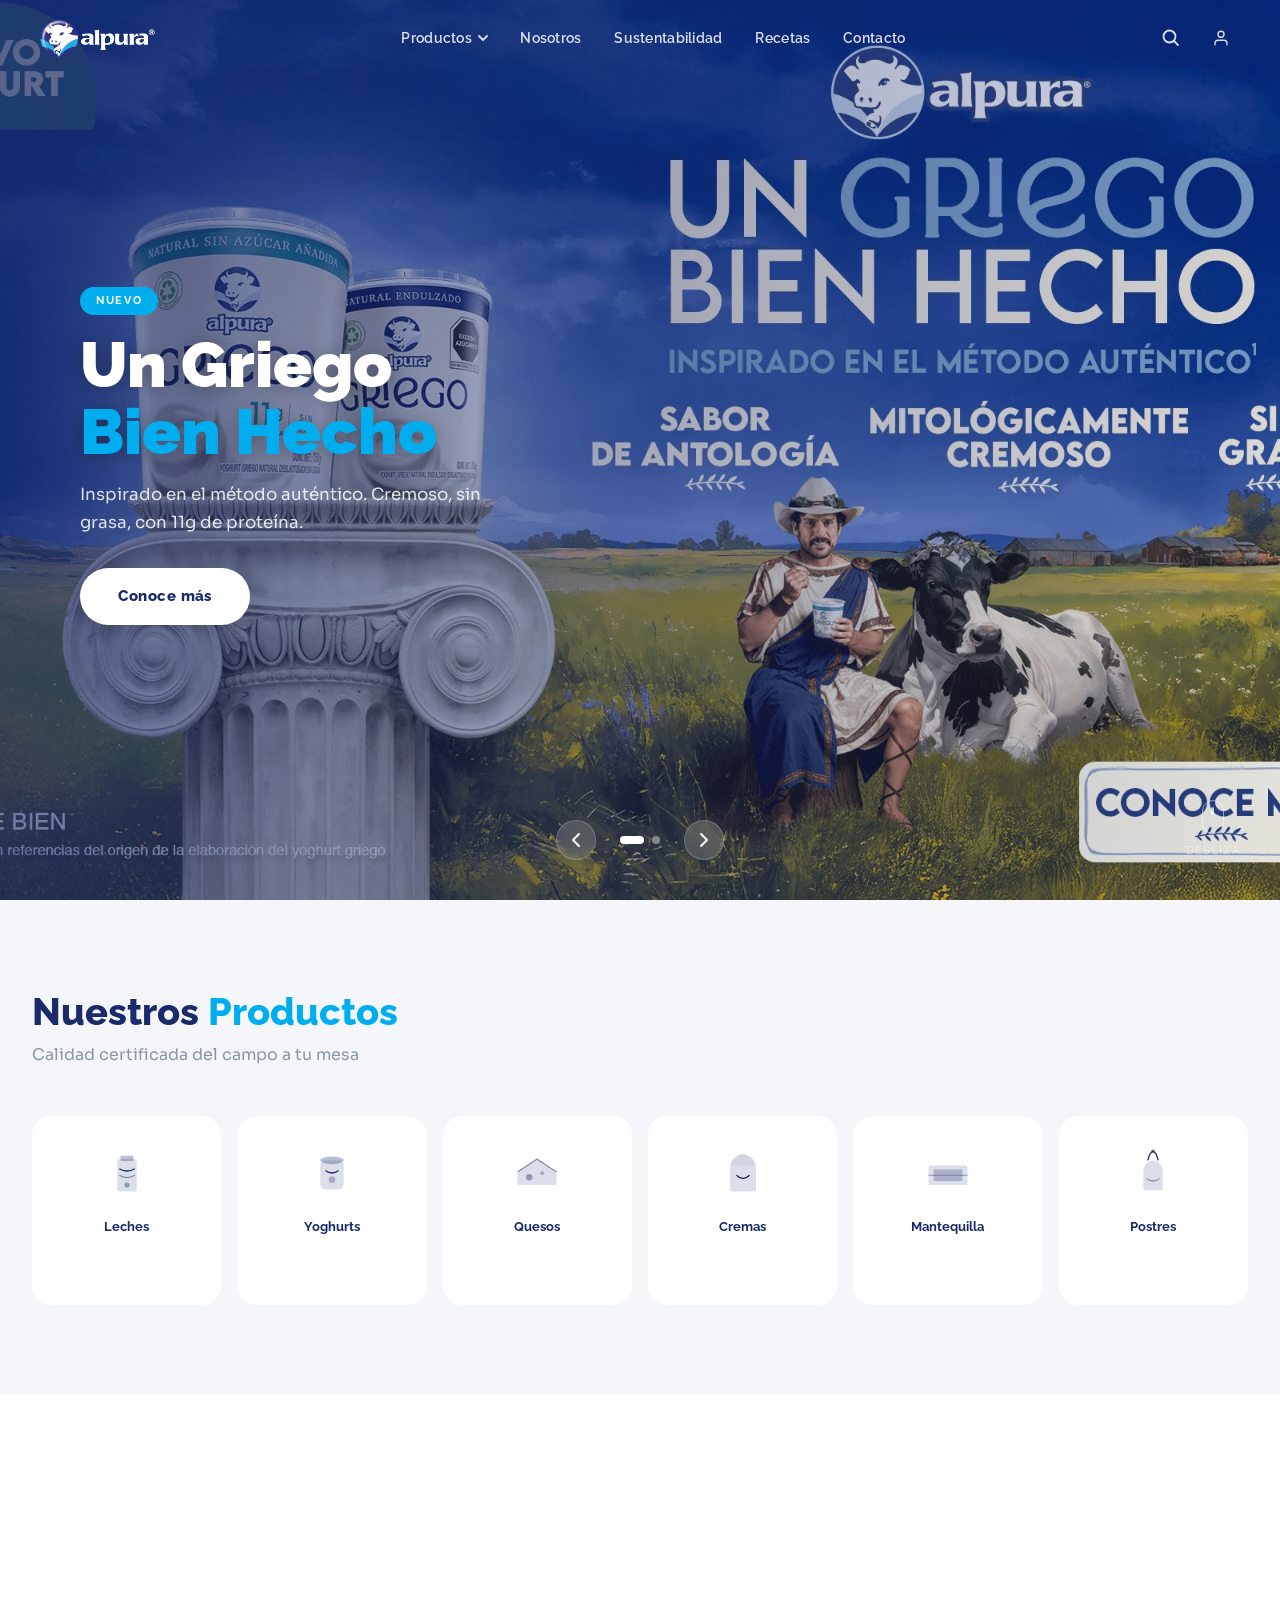
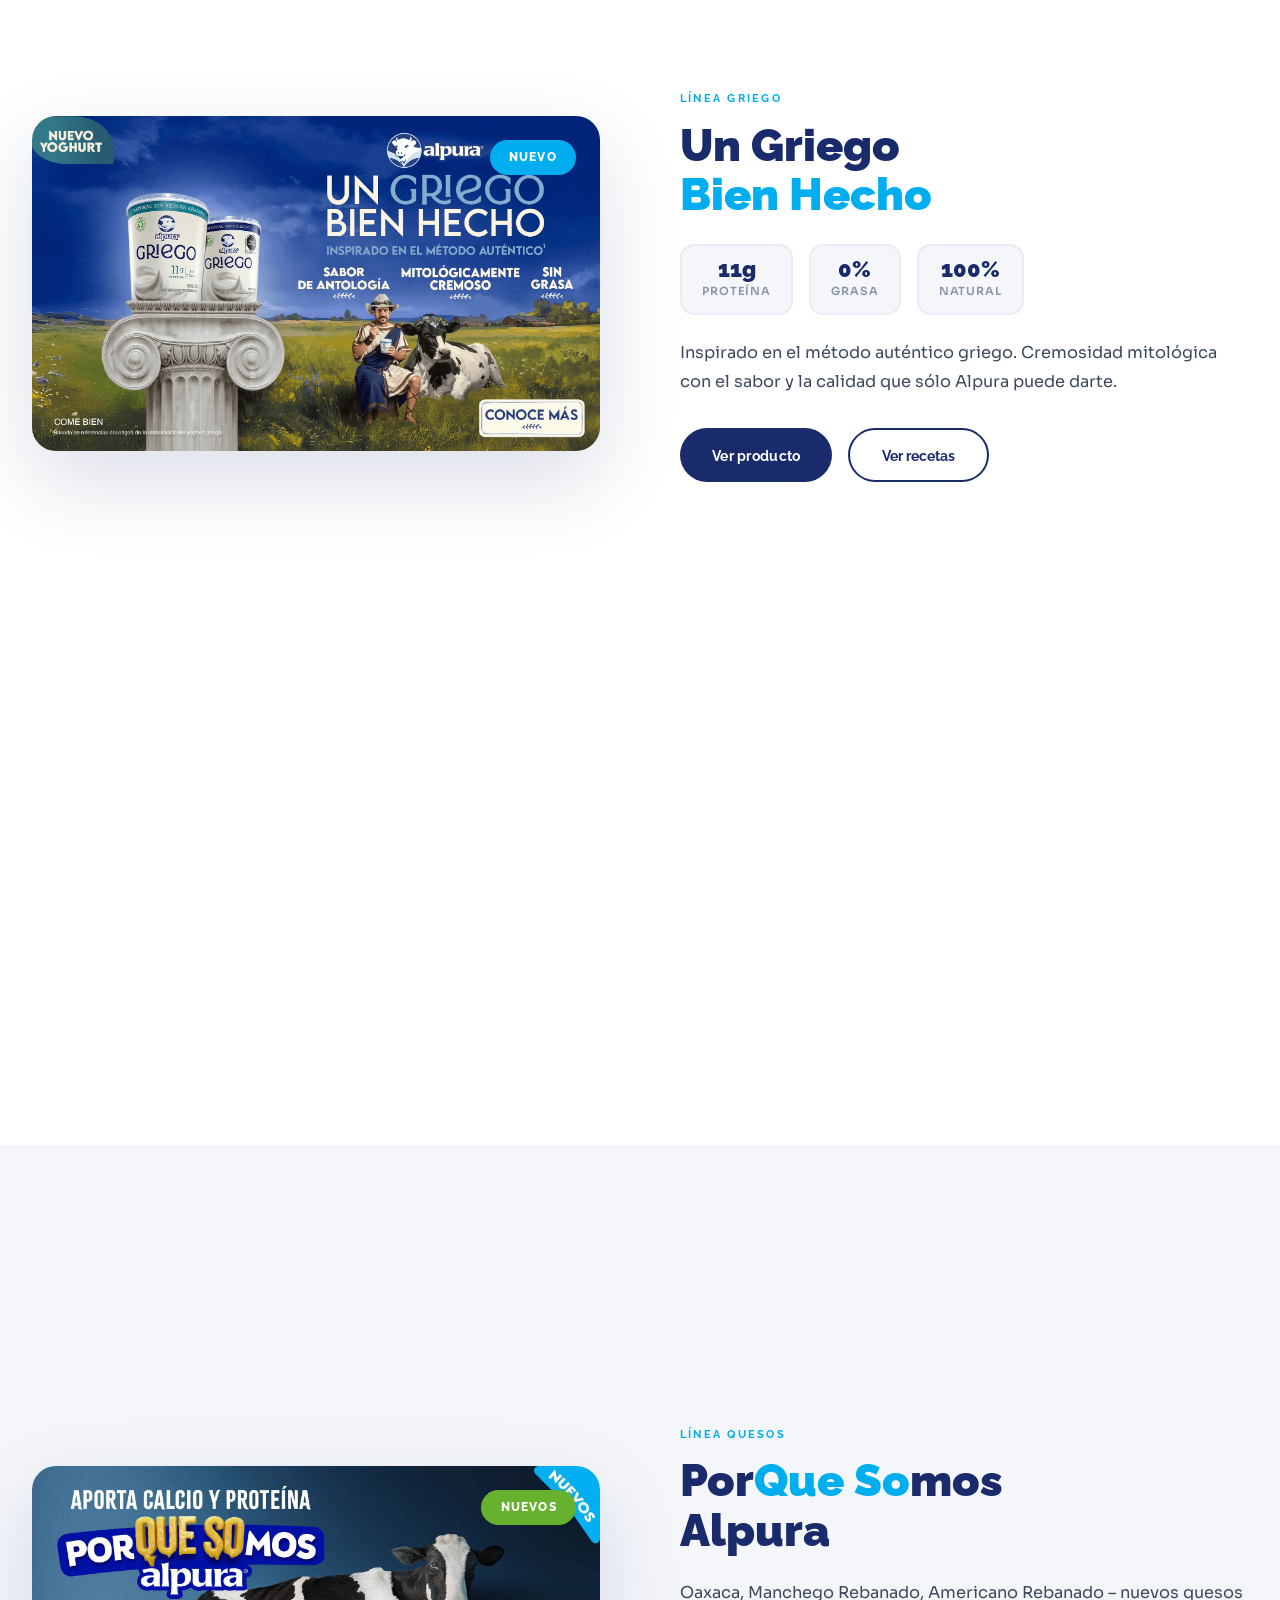
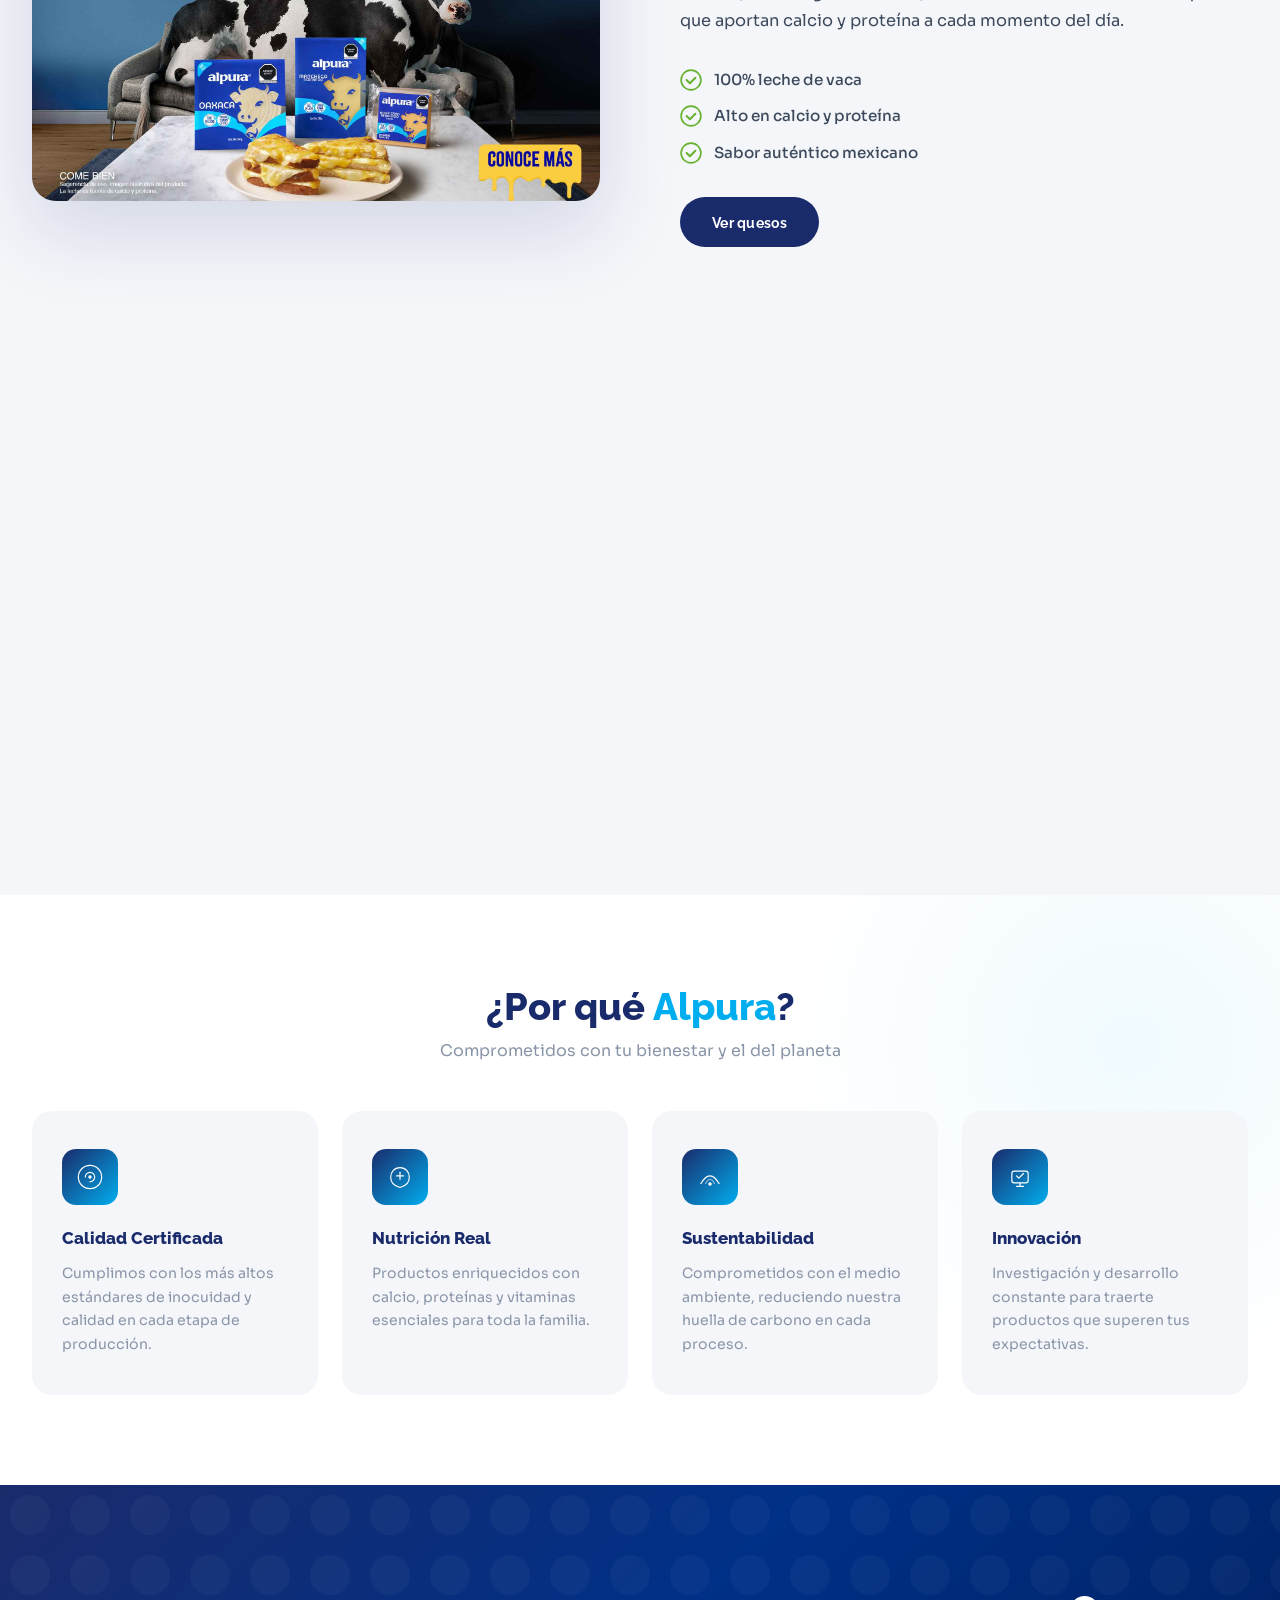
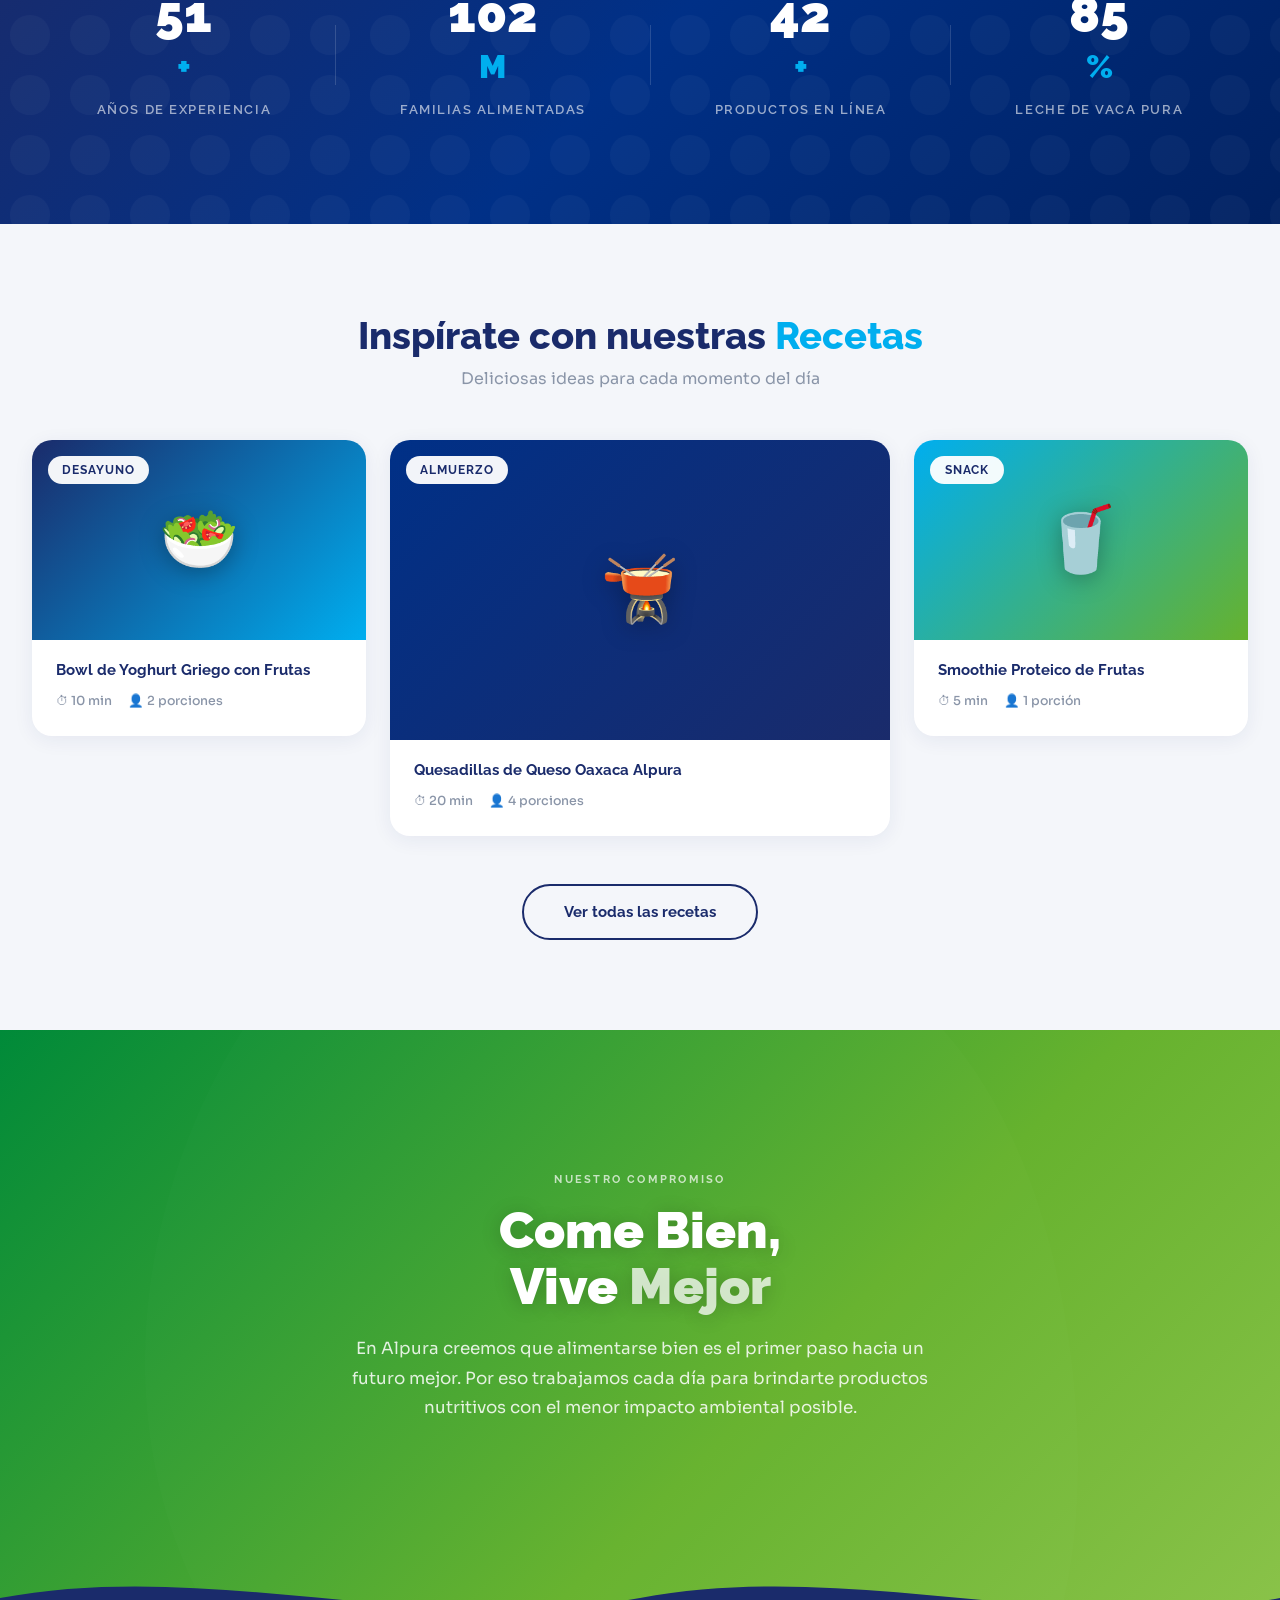
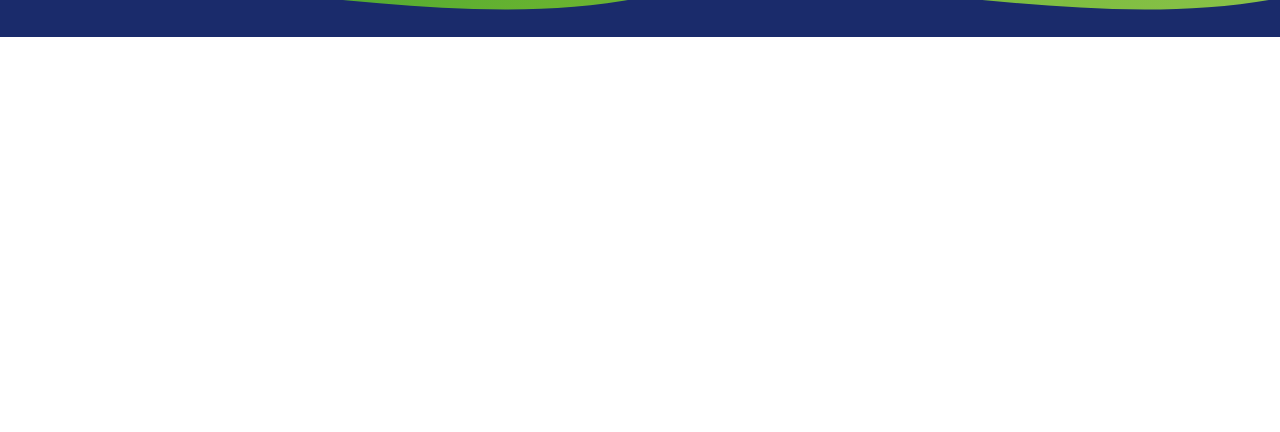
==== www/index.html @ eef7d4d6 "Archivo Base 02/07/2026" ====
<!DOCTYPE html>
<html lang="es">
<head>
    <meta charset="utf-8">
    <meta name="viewport" content="width=device-width, initial-scale=1.0, minimum-scale=1.0">
    <meta name="description" content="Alpura – Productos lácteos de la más alta calidad. Leches, yoghurts, quesos y más, directo del campo a tu mesa.">
    <meta name="author" content="Alpura">
    <meta name="theme-color" content="#1A2B6B">

    <meta property="og:title" content="Alpura – Come Bien">
    <meta property="og:description" content="Productos lácteos de la más alta calidad. Leches, yoghurts, quesos y más.">
    <meta property="og:type" content="website">

    <title>Alpura – Come Bien</title>
    <link rel="shortcut icon" href="img/alpuralogo.ico">
    <!-- Google Fonts: Raleway + Sora (mismo stack que Conaprole) -->
    <link rel="preconnect" href="https://fonts.googleapis.com">
    <link rel="preconnect" href="https://fonts.gstatic.com" crossorigin>
    <link href="https://fonts.googleapis.com/css2?family=Raleway:wght@400;500;600;700;800;900&family=Sora:wght@300;400;500;600;700;800&display=swap" rel="stylesheet">
    <link rel="stylesheet" href="css/index.css">
    <link rel="stylesheet" href="https://cdnjs.cloudflare.com/ajax/libs/cropperjs/1.6.1/cropper.min.css">
</head>
<body>

<!-- ===================== LOADER ===================== -->
<div id="page-loader" class="page-loader">
    <div class="loader-inner">
        <img src="img/alpura-logo.png" alt="Alpura" class="loader-logo">
        <div class="loader-bar"><div class="loader-fill"></div></div>
    </div>
</div>

<!-- ===================== NAVIGATION ===================== -->
<nav class="navbar" id="navbar">
    <div class="nav-container">
        <!-- Logo -->
        <a href="#home" class="nav-logo" id="nav-logo-link">
            <img src="img/alpura-logo.png" alt="Alpura" id="nav-logo-img">
        </a>

        <!-- Desktop Menu -->
        <ul class="nav-links" id="nav-links">
            <li class="nav-item has-dropdown">
                <a href="#productos" class="nav-link">
                    Productos
                    <svg class="chevron" width="10" height="6" viewBox="0 0 10 6"><path d="M1 1l4 4 4-4" stroke="currentColor" stroke-width="1.8" fill="none" stroke-linecap="round"/></svg>
                </a>
                <div class="mega-menu">
                    <div class="mega-menu-grid">
                        <a href="#leches" class="mega-item" data-category="leches">
                            <div class="mega-icon">🥛</div>
                            <span>Leches</span>
                        </a>
                        <a href="#yoghurt" class="mega-item" data-category="yoghurt">
                            <div class="mega-icon">🫙</div>
                            <span>Yoghurts</span>
                        </a>
                        <a href="#quesos" class="mega-item" data-category="quesos">
                            <div class="mega-icon">🧀</div>
                            <span>Quesos</span>
                        </a>
                        <a href="#cremas" class="mega-item" data-category="cremas">
                            <div class="mega-icon">🍦</div>
                            <span>Cremas</span>
                        </a>
                        <a href="#mantequilla" class="mega-item" data-category="mantequilla">
                            <div class="mega-icon">🧈</div>
                            <span>Mantequilla</span>
                        </a>
                        <a href="#postres" class="mega-item" data-category="postres">
                            <div class="mega-icon">🍮</div>
                            <span>Postres</span>
                        </a>
                    </div>
                </div>
            </li>
            <li class="nav-item">
                <a href="#nosotros" class="nav-link">Nosotros</a>
            </li>
            <li class="nav-item">
                <a href="#sustentabilidad" class="nav-link">Sustentabilidad</a>
            </li>
            <li class="nav-item">
                <a href="#recetas" class="nav-link">Recetas</a>
            </li>
            <li class="nav-item">
                <a href="#contacto" class="nav-link">Contacto</a>
            </li>
        </ul>

        <!-- Right actions -->
        <div class="nav-actions">
            <button class="btn-search" id="btn-search" aria-label="Buscar">
                <svg width="18" height="18" viewBox="0 0 18 18" fill="none">
                    <circle cx="7.5" cy="7.5" r="6" stroke="currentColor" stroke-width="1.8"/>
                    <path d="M12 12l4 4" stroke="currentColor" stroke-width="1.8" stroke-linecap="round"/>
                </svg>
            </button>
            <button class="btn-user" id="btn-user" aria-label="Usuario">
                <svg width="18" height="18" viewBox="0 0 24 24" fill="none" stroke="currentColor" stroke-width="1.8" stroke-linecap="round" stroke-linejoin="round">
                    <path d="M20 21v-2a4 4 0 0 0-4-4H8a4 4 0 0 0-4 4v2"></path>
                    <circle cx="12" cy="7" r="4"></circle>
                </svg>
            </button>
            <!-- Mobile hamburger -->
            <button class="hamburger" id="hamburger" aria-label="Menú">
                <span></span><span></span><span></span>
            </button>
        </div>
    </div>

    <!-- Search bar -->
    <div class="search-bar" id="search-bar">
        <div class="search-inner">
            <input type="text" placeholder="¿Qué producto buscas?" id="search-input" class="search-input">
            <button class="search-close" id="search-close">✕</button>
        </div>
    </div>
</nav>

<!-- Mobile Menu -->
<div class="mobile-menu" id="mobile-menu">
    <div class="mobile-menu-inner">
        <a href="#productos" class="mobile-link">Productos</a>
        <a href="#nosotros" class="mobile-link">Nosotros</a>
        <a href="#sustentabilidad" class="mobile-link">Sustentabilidad</a>
        <a href="#recetas" class="mobile-link">Recetas</a>
        <a href="#contacto" class="mobile-link">Contacto</a>
        
    </div>
</div>

<!-- ===================== HERO SLIDER ===================== -->
<main class="main-content">
<section class="hero" id="home">
    <div class="hero-slider" id="hero-slider">

        <!-- Slide 1: Yoghurt Griego -->
        <div class="hero-slide active" id="slide-1">
            <div class="slide-bg" style="background-image: url('img/Alpura-Griego-Web-Banner-Home.webp');"></div>
            <div class="slide-overlay"></div>
            <div class="slide-content">
                <span class="slide-tag animate-in">Nuevo</span>
                <h1 class="slide-title animate-in delay-1">Un Griego<br><em>Bien Hecho</em></h1>
                <p class="slide-desc animate-in delay-2">Inspirado en el método auténtico. Cremoso, sin grasa, con 11g de proteína.</p>
                <a href="#yoghurt" class="btn-hero animate-in delay-3">Conoce más</a>
            </div>
        </div>

        <!-- Slide 2: Quesos -->
        <div class="hero-slide" id="slide-2">
            <div class="slide-bg" style="background-image: url('img/01-HomePage_Quesos_MG_CTA_11zon.jpg');"></div>
            <div class="slide-overlay"></div>
            <div class="slide-content">
                <span class="slide-tag animate-in">Nuevos</span>
                <h1 class="slide-title animate-in delay-1">PorQUE<em>SO</em>mos<br>Alpura</h1>
                <p class="slide-desc animate-in delay-2">Aporta calcio y proteína en cada porción. Descubre nuestra línea de quesos.</p>
                <a href="#quesos" class="btn-hero animate-in delay-3">Descubrir</a>
            </div>
        </div>

    </div>

    <!-- Slider controls -->
    <div class="slider-controls">
        <button class="slider-btn prev" id="slider-prev" aria-label="Anterior">
            <svg width="20" height="20" viewBox="0 0 20 20" fill="none">
                <path d="M13 4l-6 6 6 6" stroke="white" stroke-width="2" stroke-linecap="round" stroke-linejoin="round"/>
            </svg>
        </button>
        <div class="slider-dots" id="slider-dots">
            <button class="dot active" data-index="0"></button>
            <button class="dot" data-index="1"></button>
        </div>
        <button class="slider-btn next" id="slider-next" aria-label="Siguiente">
            <svg width="20" height="20" viewBox="0 0 20 20" fill="none">
                <path d="M7 4l6 6-6 6" stroke="white" stroke-width="2" stroke-linecap="round" stroke-linejoin="round"/>
            </svg>
        </button>
    </div>

    <!-- Scroll indicator -->
    <div class="scroll-hint">
        <div class="scroll-mouse">
            <div class="scroll-wheel"></div>
        </div>
        <span>Desliza</span>
    </div>
</section>

<!-- ===================== CATEGORIES STRIP ===================== -->
<section class="categories-strip" id="productos">
    <div class="container">
        <div class="section-header">
            <h2 class="section-title">Nuestros <span class="accent">Productos</span></h2>
            <p class="section-subtitle">Calidad certificada del campo a tu mesa</p>
        </div>
        <div class="categories-grid">
            <a href="#leches" class="cat-card" id="cat-leches">
                <div class="cat-icon-wrap">
                    <svg class="cat-icon" viewBox="0 0 60 80" fill="none">
                        <rect x="15" y="20" width="30" height="50" rx="4" fill="currentColor" opacity="0.15"/>
                        <rect x="20" y="15" width="20" height="8" rx="2" fill="currentColor" opacity="0.3"/>
                        <path d="M18 35 Q30 42 42 35" stroke="currentColor" stroke-width="2" fill="none"/>
                        <path d="M18 45 Q30 52 42 45" stroke="currentColor" stroke-width="1.5" fill="none" opacity="0.6"/>
                        <circle cx="30" cy="60" r="4" fill="currentColor" opacity="0.4"/>
                    </svg>
                </div>
                <span class="cat-name">Leches</span>
                <div class="cat-arrow">→</div>
            </a>
            <a href="#yoghurt" class="cat-card" id="cat-yoghurt">
                <div class="cat-icon-wrap">
                    <svg class="cat-icon" viewBox="0 0 60 80" fill="none">
                        <rect x="12" y="22" width="36" height="45" rx="8" fill="currentColor" opacity="0.15"/>
                        <ellipse cx="30" cy="22" rx="18" ry="6" fill="currentColor" opacity="0.3"/>
                        <path d="M20 38 Q30 45 40 38" stroke="currentColor" stroke-width="2" fill="none"/>
                        <circle cx="30" cy="52" r="5" fill="currentColor" opacity="0.3"/>
                    </svg>
                </div>
                <span class="cat-name">Yoghurts</span>
                <div class="cat-arrow">→</div>
            </a>
            <a href="#quesos" class="cat-card" id="cat-quesos">
                <div class="cat-icon-wrap">
                    <svg class="cat-icon" viewBox="0 0 80 60" fill="none">
                        <path d="M10 50 L10 30 L40 10 L70 30 L70 50 Z" fill="currentColor" opacity="0.15"/>
                        <path d="M10 30 L40 10 L70 30" stroke="currentColor" stroke-width="2" fill="none" opacity="0.5"/>
                        <circle cx="28" cy="38" r="5" fill="currentColor" opacity="0.4"/>
                        <circle cx="48" cy="32" r="3" fill="currentColor" opacity="0.3"/>
                    </svg>
                </div>
                <span class="cat-name">Quesos</span>
                <div class="cat-arrow">→</div>
            </a>
            <a href="#cremas" class="cat-card" id="cat-cremas">
                <div class="cat-icon-wrap">
                    <svg class="cat-icon" viewBox="0 0 60 80" fill="none">
                        <rect x="10" y="30" width="40" height="40" rx="4" fill="currentColor" opacity="0.15"/>
                        <path d="M10 30 Q15 15 30 12 Q45 15 50 30" fill="currentColor" opacity="0.2"/>
                        <path d="M20 45 Q30 55 40 45" stroke="currentColor" stroke-width="2" fill="none"/>
                    </svg>
                </div>
                <span class="cat-name">Cremas</span>
                <div class="cat-arrow">→</div>
            </a>
            <a href="#mantequilla" class="cat-card" id="cat-mantequilla">
                <div class="cat-icon-wrap">
                    <svg class="cat-icon" viewBox="0 0 80 60" fill="none">
                        <rect x="10" y="20" width="60" height="30" rx="4" fill="currentColor" opacity="0.15"/>
                        <rect x="18" y="26" width="44" height="18" rx="2" fill="currentColor" opacity="0.25"/>
                        <line x1="10" y1="35" x2="70" y2="35" stroke="currentColor" stroke-width="1.5" opacity="0.4"/>
                    </svg>
                </div>
                <span class="cat-name">Mantequilla</span>
                <div class="cat-arrow">→</div>
            </a>
            <a href="#postres" class="cat-card" id="cat-postres">
                <div class="cat-icon-wrap">
                    <svg class="cat-icon" viewBox="0 0 60 80" fill="none">
                        <path d="M15 40 Q15 25 30 22 Q45 25 45 40 L45 65 Q45 68 42 68 L18 68 Q15 68 15 65 Z" fill="currentColor" opacity="0.15"/>
                        <path d="M22 22 Q25 10 30 8 Q35 10 38 22" stroke="currentColor" stroke-width="2" fill="none"/>
                        <circle cx="30" cy="8" r="3" fill="currentColor" opacity="0.5"/>
                        <path d="M20 50 Q30 58 40 50" stroke="currentColor" stroke-width="1.5" fill="none" opacity="0.6"/>
                    </svg>
                </div>
                <span class="cat-name">Postres</span>
                <div class="cat-arrow">→</div>
            </a>
        </div>
    </div>
</section>

<!-- ===================== FEATURED PRODUCT ===================== -->
<section class="featured-section" id="yoghurt">
    <div class="container">
        <div class="featured-grid">
            <div class="featured-img-wrap">
                <img src="img/Alpura-Griego-Web-Banner-Home.webp" alt="Yoghurt Griego Alpura" class="featured-img" loading="lazy">
                <div class="featured-badge">Nuevo</div>
            </div>
            <div class="featured-content">
                <span class="eyebrow">Línea Griego</span>
                <h2 class="featured-title">Un Griego<br><em>Bien Hecho</em></h2>
                <div class="featured-attrs">
                    <div class="attr-pill">
                        <strong>11g</strong>
                        <span>Proteína</span>
                    </div>
                    <div class="attr-pill">
                        <strong>0%</strong>
                        <span>Grasa</span>
                    </div>
                    <div class="attr-pill">
                        <strong>100%</strong>
                        <span>Natural</span>
                    </div>
                </div>
                <p class="featured-desc">Inspirado en el método auténtico griego. Cremosidad mitológica con el sabor y la calidad que sólo Alpura puede darte.</p>
                <div class="featured-ctas">
                    <a href="#" class="btn-primary">Ver producto</a>
                    <a href="#recetas" class="btn-ghost">Ver recetas</a>
                </div>
            </div>
        </div>
    </div>
</section>

<!-- ===================== SECOND FEATURED (Quesos) ===================== -->
<section class="featured-section alt" id="quesos">
    <div class="container">
        <div class="featured-grid reverse">
            <div class="featured-content">
                <span class="eyebrow">Línea Quesos</span>
                <h2 class="featured-title">Por<em>Que So</em>mos<br>Alpura</h2>
                <p class="featured-desc">Oaxaca, Manchego Rebanado, Americano Rebanado – nuevos quesos que aportan calcio y proteína a cada momento del día.</p>
                <ul class="feature-list">
                    <li>
                        <svg class="check-icon" viewBox="0 0 20 20" fill="none"><circle cx="10" cy="10" r="9" stroke="currentColor" stroke-width="1.5"/><path d="M6 10l3 3 5-5" stroke="currentColor" stroke-width="1.8" stroke-linecap="round" stroke-linejoin="round"/></svg>
                        100% leche de vaca
                    </li>
                    <li>
                        <svg class="check-icon" viewBox="0 0 20 20" fill="none"><circle cx="10" cy="10" r="9" stroke="currentColor" stroke-width="1.5"/><path d="M6 10l3 3 5-5" stroke="currentColor" stroke-width="1.8" stroke-linecap="round" stroke-linejoin="round"/></svg>
                        Alto en calcio y proteína
                    </li>
                    <li>
                        <svg class="check-icon" viewBox="0 0 20 20" fill="none"><circle cx="10" cy="10" r="9" stroke="currentColor" stroke-width="1.5"/><path d="M6 10l3 3 5-5" stroke="currentColor" stroke-width="1.8" stroke-linecap="round" stroke-linejoin="round"/></svg>
                        Sabor auténtico mexicano
                    </li>
                </ul>
                <div class="featured-ctas">
                    <a href="#" class="btn-primary">Ver quesos</a>
                </div>
            </div>
            <div class="featured-img-wrap">
                <img src="img/01-HomePage_Quesos_MG_CTA_11zon.jpg" alt="Quesos Alpura" class="featured-img" loading="lazy">
                <div class="featured-badge new">Nuevos</div>
            </div>
        </div>
    </div>
</section>

<!-- ===================== VALUES / PILLARS ===================== -->
<section class="values-section" id="nosotros">
    <div class="values-bg-shape"></div>
    <div class="container">
        <div class="section-header centered">
            <h2 class="section-title">¿Por qué <span class="accent">Alpura</span>?</h2>
            <p class="section-subtitle">Comprometidos con tu bienestar y el del planeta</p>
        </div>
        <div class="values-grid">
            <div class="value-card" id="val-1">
                <div class="value-icon-wrap">
                    <svg viewBox="0 0 48 48" fill="none" class="value-icon">
                        <circle cx="24" cy="24" r="20" stroke="currentColor" stroke-width="2"/>
                        <path d="M16 24c0-4.4 3.6-8 8-8s8 3.6 8 8-3.6 8-8 8" stroke="currentColor" stroke-width="2" stroke-linecap="round"/>
                        <circle cx="24" cy="24" r="3" fill="currentColor"/>
                    </svg>
                </div>
                <h3 class="value-title">Calidad Certificada</h3>
                <p class="value-text">Cumplimos con los más altos estándares de inocuidad y calidad en cada etapa de producción.</p>
            </div>
            <div class="value-card" id="val-2">
                <div class="value-icon-wrap">
                    <svg viewBox="0 0 48 48" fill="none" class="value-icon">
                        <path d="M24 8 C14 8 8 16 8 24 C8 35 16 40 24 42 C32 40 40 35 40 24 C40 16 34 8 24 8Z" stroke="currentColor" stroke-width="2"/>
                        <path d="M24 16 L24 28" stroke="currentColor" stroke-width="2" stroke-linecap="round"/>
                        <path d="M18 22 L30 22" stroke="currentColor" stroke-width="2" stroke-linecap="round"/>
                    </svg>
                </div>
                <h3 class="value-title">Nutrición Real</h3>
                <p class="value-text">Productos enriquecidos con calcio, proteínas y vitaminas esenciales para toda la familia.</p>
            </div>
            <div class="value-card" id="val-3">
                <div class="value-icon-wrap">
                    <svg viewBox="0 0 48 48" fill="none" class="value-icon">
                        <path d="M8 36 Q24 8 40 36" stroke="currentColor" stroke-width="2" fill="none"/>
                        <path d="M16 36 Q24 20 32 36" stroke="currentColor" stroke-width="2" fill="none" opacity="0.5"/>
                        <circle cx="24" cy="36" r="3" fill="currentColor"/>
                    </svg>
                </div>
                <h3 class="value-title">Sustentabilidad</h3>
                <p class="value-text">Comprometidos con el medio ambiente, reduciendo nuestra huella de carbono en cada proceso.</p>
            </div>
            <div class="value-card" id="val-4">
                <div class="value-icon-wrap">
                    <svg viewBox="0 0 48 48" fill="none" class="value-icon">
                        <rect x="10" y="14" width="28" height="20" rx="4" stroke="currentColor" stroke-width="2"/>
                        <path d="M18 22 L22 26 L30 18" stroke="currentColor" stroke-width="2" stroke-linecap="round" stroke-linejoin="round"/>
                        <path d="M24 34 L24 40" stroke="currentColor" stroke-width="2" stroke-linecap="round"/>
                        <path d="M18 40 L30 40" stroke="currentColor" stroke-width="2" stroke-linecap="round"/>
                    </svg>
                </div>
                <h3 class="value-title">Innovación</h3>
                <p class="value-text">Investigación y desarrollo constante para traerte productos que superen tus expectativas.</p>
            </div>
        </div>
    </div>
</section>

<!-- ===================== STATS BANNER ===================== -->
<section class="stats-section">
    <div class="container">
        <div class="stats-grid">
            <div class="stat-item">
                <span class="stat-num" data-target="60">0</span><span class="stat-suffix">+</span>
                <span class="stat-label">Años de experiencia</span>
            </div>
            <div class="stat-divider"></div>
            <div class="stat-item">
                <span class="stat-num" data-target="120">0</span><span class="stat-suffix">M</span>
                <span class="stat-label">Familias alimentadas</span>
            </div>
            <div class="stat-divider"></div>
            <div class="stat-item">
                <span class="stat-num" data-target="50">0</span><span class="stat-suffix">+</span>
                <span class="stat-label">Productos en línea</span>
            </div>
            <div class="stat-divider"></div>
            <div class="stat-item">
                <span class="stat-num" data-target="100">0</span><span class="stat-suffix">%</span>
                <span class="stat-label">Leche de vaca pura</span>
            </div>
        </div>
    </div>
</section>

<!-- ===================== RECIPES TEASER ===================== -->
<section class="recipes-section" id="recetas">
    <div class="container">
        <div class="section-header centered">
            <h2 class="section-title">Inspírate con nuestras <span class="accent">Recetas</span></h2>
            <p class="section-subtitle">Deliciosas ideas para cada momento del día</p>
        </div>
        <div class="recipes-grid">
            <article class="recipe-card" id="recipe-1">
                <div class="recipe-img-wrap">
                    <div class="recipe-placeholder" style="background: linear-gradient(135deg, #1A2B6B 0%, #00AEEF 100%);">
                        <div class="recipe-emoji">🥗</div>
                    </div>
                    <span class="recipe-tag">Desayuno</span>
                </div>
                <div class="recipe-info">
                    <h3 class="recipe-title">Bowl de Yoghurt Griego con Frutas</h3>
                    <div class="recipe-meta">
                        <span>⏱ 10 min</span>
                        <span>👤 2 porciones</span>
                    </div>
                </div>
            </article>
            <article class="recipe-card large" id="recipe-2">
                <div class="recipe-img-wrap">
                    <div class="recipe-placeholder" style="background: linear-gradient(135deg, #003087 0%, #1A2B6B 100%);">
                        <div class="recipe-emoji">🫕</div>
                    </div>
                    <span class="recipe-tag">Almuerzo</span>
                </div>
                <div class="recipe-info">
                    <h3 class="recipe-title">Quesadillas de Queso Oaxaca Alpura</h3>
                    <div class="recipe-meta">
                        <span>⏱ 20 min</span>
                        <span>👤 4 porciones</span>
                    </div>
                </div>
            </article>
            <article class="recipe-card" id="recipe-3">
                <div class="recipe-img-wrap">
                    <div class="recipe-placeholder" style="background: linear-gradient(135deg, #00AEEF 0%, #66B22E 100%);">
                        <div class="recipe-emoji">🥤</div>
                    </div>
                    <span class="recipe-tag">Snack</span>
                </div>
                <div class="recipe-info">
                    <h3 class="recipe-title">Smoothie Proteico de Frutas</h3>
                    <div class="recipe-meta">
                        <span>⏱ 5 min</span>
                        <span>👤 1 porción</span>
                    </div>
                </div>
            </article>
        </div>
        <div class="section-cta">
            <a href="#" class="btn-outline">Ver todas las recetas</a>
        </div>
    </div>
</section>

<!-- ===================== SUSTENTABILIDAD ===================== -->
<section class="sustentabilidad-section" id="sustentabilidad">
    <div class="sust-bg"></div>
    <div class="container">
        <div class="sust-content">
            <span class="eyebrow light">Nuestro compromiso</span>
            <h2 class="sust-title">Come Bien,<br>Vive <em>Mejor</em></h2>
            <p class="sust-desc">En Alpura creemos que alimentarse bien es el primer paso hacia un futuro mejor. Por eso trabajamos cada día para brindarte productos nutritivos con el menor impacto ambiental posible.</p>
        </div>
    </div>
    <div class="sust-wave-bottom">
        <svg viewBox="0 0 1440 80" preserveAspectRatio="none" fill="none" xmlns="http://www.w3.org/2000/svg">
            <path d="M0 80V40C240 0 480 80 720 40C960 0 1200 80 1440 40V80H0Z" fill="#1A2B6B"/>
        </svg>
    </div>
</section>

<!-- ===================== AUTHENTICATION MODAL ===================== -->
<div class="auth-modal" id="auth-modal">
    <div class="auth-overlay" id="auth-overlay"></div>
    <div class="auth-box">
        <button class="auth-close" id="auth-close" aria-label="Cerrar">✕</button>
        
        <div class="auth-header">
            <img src="img/alpura-logo2.png" alt="Alpura Logo" class="auth-logo">
            <h3 class="auth-title" id="auth-title">Mi Cuenta</h3>
        </div>

        <div class="auth-tabs" id="auth-tabs-container">
            <button class="auth-tab active" data-target="login">Iniciar Sesión</button>
            <button class="auth-tab" data-target="register">Registrarse</button>
        </div>

        <div class="auth-forms">
            <form id="login-form" class="auth-form active">
                <div class="form-group">
                    <label for="login-email">Correo electrónico</label>
                    <input type="email" id="login-email" required placeholder="tu@correo.com">
                </div>
                <div class="form-group">
                    <label for="login-password">Contraseña</label>
                    <input type="password" id="login-password" required placeholder="••••••••">
                </div>
                <div id="login-error" class="form-error"></div>
                <button type="submit" class="btn-primary auth-submit">Entrar</button>
            </form>

            <form id="register-form" class="auth-form">
                <div class="form-group">
                    <label>Elige tu Avatar</label>
                    <div class="avatar-selection-wrapper">
                        <div class="preset-container">
                            <p class="avatar-subtext">Selecciona una opción predeterminada:</p>
                            <div class="preset-list">
                                <img src="https://eferreira.pythonanywhere.com/static/avatars/avatar1.png" class="preset-item active" data-avatar="avatar1.png">
                                <img src="https://eferreira.pythonanywhere.com/static/avatars/avatar2.png" class="preset-item" data-avatar="avatar2.png">
                                <img src="https://eferreira.pythonanywhere.com/static/avatars/avatar3.png" class="preset-item" data-avatar="avatar3.png">
                            </div>
                        </div>
                        <div class="custom-container">
                            <p class="avatar-subtext">O sube una foto personalizada:</p>
                            <label for="reg-file-input" class="btn-upload-label">Subir Imagen</label>
                            <input type="file" id="reg-file-input" accept="image/*" style="display: none;">
                        </div>
                        <div class="preview-container">
                            <img id="reg-avatar-preview-img" src="https://eferreira.pythonanywhere.com/static/avatars/avatar1.png" class="avatar-preview-circle">
                        </div>
                    </div>
                </div>
                <div class="form-group">
                    <label for="reg-name">Nombre completo</label>
                    <input type="text" id="reg-name" required placeholder="Ej. Juan Pérez">
                </div>
                <div class="form-group">
                    <label for="reg-email">Correo electrónico</label>
                    <input type="email" id="reg-email" required placeholder="tu@correo.com">
                </div>
                <div class="form-group">
                    <label for="reg-password">Contraseña</label>
                    <input type="password" id="reg-password" required placeholder="Mínimo 6 caracteres">
                </div>
                <div id="register-error" class="form-error"></div>
                <div id="register-success" class="form-success"></div>
                <button type="submit" class="btn-primary auth-submit">Crear cuenta</button>
            </form>

            <div id="auth-profile-view" class="auth-profile-view">
                <div class="profile-summary">
                    <div class="profile-avatar">
                        <svg width="24" height="24" viewBox="0 0 24 24" fill="none" stroke="currentColor" stroke-width="2">
                            <path d="M20 21v-2a4 4 0 0 0-4-4H8a4 4 0 0 0-4 4v2"></path>
                            <circle cx="12" cy="7" r="4"></circle>
                        </svg>
                    </div>
                    <div class="profile-details">
                        <h4 id="profile-user-name">Hola, Usuario</h4>
                        <p id="profile-user-email">usuario@correo.com</p>
                    </div>

                    <div class="auth-profile-view">
                        <button id="btn-list-users" class="btn-submit" style="display: none; margin-top: 15px; background-color: #1A2B6B; color: white;">
                            Ver todos los usuarios
                        </button>

                        <div id="users-list-modal" style="display: none; margin-top: 20px; border-top: 1px solid var(--gray-light); padding-top: 15px;">
                            <h4 style="margin-bottom: 10px; color: #1A2B6B;">Usuarios Registrados</h4>
                            <div id="users-list-content" style="max-height: 220px; overflow-y: auto; display: flex; flex-direction: column; gap: 10px; padding-right: 5px;">
                                </div>
                        </div>
                    </div>
                </div>

                <form id="update-profile-form" class="profile-form">
                    <div class="form-group">
                        <label>Cambiar tu Avatar</label>
                        <div class="avatar-selection-wrapper">
                            <div class="preset-container">
                                <p class="avatar-subtext">Cambiar a opción predeterminada:</p>
                                <div class="preset-list">
                                    <img src="https://eferreira.pythonanywhere.com/static/avatars/avatar1.png" class="preset-item-update" data-avatar="avatar1.png">
                                    <img src="https://eferreira.pythonanywhere.com/static/avatars/avatar2.png" class="preset-item-update" data-avatar="avatar2.png">
                                    <img src="https://eferreira.pythonanywhere.com/static/avatars/avatar3.png" class="preset-item-update" data-avatar="avatar3.png">
                                </div>
                                <div id="historial-avatares" style="display: flex; gap: 10px; margin-top: 15px; flex-wrap: wrap;"></div>
                            </div>
                            <div class="custom-container">
                                <p class="avatar-subtext">Sube una nueva foto propia:</p>
                                <label for="update-file-input" class="btn-upload-label">Seleccionar Archivo</label>
                                <input type="file" id="update-file-input" accept="image/*" style="display: none;">
                            </div>
                            <div class="preview-container">
                                <img id="update-avatar-preview-img" src="https://eferreira.pythonanywhere.com/static/avatars/default-avatar.png" class="avatar-preview-circle">
                            </div>
                        </div>
                    </div>
                    <div class="form-group">
                        <label for="update-name">Modificar Nombre Completo</label>
                        <input type="text" id="update-name" required placeholder="Nuevo nombre completo">
                    </div>
                    <div class="form-group">
                        <label for="update-password">Modificar Contraseña</label>
                        <input type="password" id="update-password" placeholder="Nueva contraseña (dejar vacío para no cambiar)">
                    </div>
                    <button type="submit" class="btn-primary auth-submit">Guardar Cambios</button>
                </form>

                <div class="logout-zone">
                    <button type="button" id="btn-logout-trigger" class="btn-logout-trigger">Cerrar Sesión</button>
                    
                    <div id="logout-confirm-box" class="logout-confirm-box">
                        <p>¿Estás seguro de que deseas cerrar tu sesión activa?</p>
                        <div class="logout-confirm-actions">
                            <button type="button" id="btn-logout-confirm" class="btn-confirm-yes">Sí, salir</button>
                            <button type="button" id="btn-logout-cancel" class="btn-confirm-no">Cancelar</button>
                        </div>
                    </div>
                </div>
            </div>

        </div>
    </div>
</div>

<div id="toast-container" class="toast-container"></div>

</main><!-- /.main-content -->

<!-- ===================== FOOTER ===================== -->
<footer class="footer" id="contacto">
    <div class="footer-body">
        <div class="container">
            <div class="footer-grid">
                <!-- Brand -->
                <div class="footer-brand">
                    <img src="img/alpura-logo.png" alt="Alpura" class="footer-logo">
                    <p class="footer-tagline">Come Bien</p>
                    <div class="social-links">
                        <a href="#" class="social-btn" aria-label="Facebook">
                            <svg viewBox="0 0 24 24" fill="currentColor"><path d="M18 2h-3a5 5 0 0 0-5 5v3H7v4h3v8h4v-8h3l1-4h-4V7a1 1 0 0 1 1-1h3z"/></svg>
                        </a>
                        <a href="#" class="social-btn" aria-label="Instagram">
                            <svg viewBox="0 0 24 24" fill="none" stroke="currentColor" stroke-width="2"><rect x="2" y="2" width="20" height="20" rx="5"/><circle cx="12" cy="12" r="4"/><circle cx="17.5" cy="6.5" r="1" fill="currentColor" stroke="none"/></svg>
                        </a>
                        <a href="#" class="social-btn" aria-label="Twitter / X">
                            <svg viewBox="0 0 24 24" fill="currentColor"><path d="M18.244 2.25h3.308l-7.227 8.26 8.502 11.24H16.17l-5.214-6.817L4.99 21.75H1.68l7.73-8.835L1.254 2.25H8.08l4.713 6.231zm-1.161 17.52h1.833L7.084 4.126H5.117z"/></svg>
                        </a>
                        <a href="#" class="social-btn" aria-label="YouTube">
                            <svg viewBox="0 0 24 24" fill="currentColor"><path d="M22.54 6.42a2.78 2.78 0 0 0-1.95-1.96C18.88 4 12 4 12 4s-6.88 0-8.59.46a2.78 2.78 0 0 0-1.95 1.96A29 29 0 0 0 1 12a29 29 0 0 0 .46 5.58 2.78 2.78 0 0 0 1.95 1.95C5.12 20 12 20 12 20s6.88 0 8.59-.47a2.78 2.78 0 0 0 1.95-1.95A29 29 0 0 0 23 12a29 29 0 0 0-.46-5.58z"/><polygon points="9.75 15.02 15.5 12 9.75 8.98 9.75 15.02" fill="#1A2B6B"/></svg>
                        </a>
                    </div>
                </div>

                <!-- Links -->
                <div class="footer-col">
                    <h4 class="footer-col-title">Productos</h4>
                    <ul class="footer-links">
                        <li><a href="#leches">Leches</a></li>
                        <li><a href="#yoghurt">Yoghurts</a></li>
                        <li><a href="#quesos">Quesos</a></li>
                        <li><a href="#cremas">Cremas</a></li>
                        <li><a href="#mantequilla">Mantequilla</a></li>
                    </ul>
                </div>

                <div class="footer-col">
                    <h4 class="footer-col-title">Empresa</h4>
                    <ul class="footer-links">
                        <li><a href="#nosotros">Quiénes somos</a></li>
                        <li><a href="#sustentabilidad">Sustentabilidad</a></li>
                        <li><a href="#">Trabaja con nosotros</a></li>
                        <li><a href="#">Proveedores</a></li>
                        <li><a href="#">Noticias</a></li>
                    </ul>
                </div>

                <div class="footer-col">
                    <h4 class="footer-col-title">Contacto</h4>
                    <ul class="footer-links contact-info">
                        <li>
                            <svg viewBox="0 0 20 20" fill="none" stroke="currentColor" stroke-width="1.5"><path d="M10 2C7.24 2 5 4.24 5 7c0 3.75 5 11 5 11s5-7.25 5-11c0-2.76-2.24-5-5-5z"/><circle cx="10" cy="7" r="2"/></svg>
                            Ciudad de México, México
                        </li>
                        <li>
                            <svg viewBox="0 0 20 20" fill="none" stroke="currentColor" stroke-width="1.5"><path d="M2 4h16v12a2 2 0 0 1-2 2H4a2 2 0 0 1-2-2V4z"/><path d="M2 4l8 7 8-7"/></svg>
                            contacto@alpura.com
                        </li>
                        <li>
                            <svg viewBox="0 0 20 20" fill="none" stroke="currentColor" stroke-width="1.5"><path d="M3 4a1 1 0 0 1 1-1h3l1 4-2 1a11 11 0 0 0 5 5l1-2 4 1v3a1 1 0 0 1-1 1C7.16 17 3 12.84 3 8V4z"/></svg>
                            800 ALPURA 0
                        </li>
                    </ul>
                </div>
            </div>

            <div class="footer-bottom">
                <p class="footer-legal">© 2026 Alpura S.A. de C.V. Todos los derechos reservados.</p>
                <div class="footer-legal-links">
                    <a href="#">Aviso de privacidad</a>
                    <a href="#">Términos y condiciones</a>
                    <a href="#">Cookies</a>
                </div>
            </div>
        </div>
    </div>
</footer>

<!-- Back to top -->
<button class="back-top" id="back-top" aria-label="Volver arriba">
    <svg width="20" height="20" viewBox="0 0 20 20" fill="none">
        <path d="M10 16V4M4 10l6-6 6 6" stroke="currentColor" stroke-width="2" stroke-linecap="round" stroke-linejoin="round"/>
    </svg>
</button>

<div id="cropper-modal" class="cropper-modal-overlay" style="display: none;">
    <div class="cropper-modal-box">
        <h3>Recortar tu Avatar</h3>
        <p style="font-size: 0.78rem; color: #666; margin-bottom: 1rem;">Ajusta el recuadro cuadrado para definir tu foto.</p>
        <div class="cropper-stage">
            <img id="image-to-crop" src="" style="max-width: 100%; max-height: 320px; display: block;">
        </div>
        <div class="cropper-actions-btns">
            <button type="button" id="btn-cancel-crop" class="btn-crop-cancel">Cancelar</button>
            <button type="button" id="btn-confirm-crop" class="btn-crop-confirm">Recortar y Aplicar</button>
        </div>
    </div>
</div>
<script src="js/index.js"></script>
<script src="https://cdnjs.cloudflare.com/ajax/libs/cropperjs/1.6.1/cropper.min.js"></script>

</body>
</html>
---- www/css/index.css ----
/* ==========================================
   ALPURA – index.css
   Inspired by Conaprole.uy design language
   ========================================== */

/* ── 1. FONTS & RESET ── */
@import url('https://fonts.googleapis.com/css2?family=Raleway:wght@400;500;600;700;800;900&family=Sora:wght@300;400;500;600;700;800&display=swap');

*, *::before, *::after {
    box-sizing: border-box;
    margin: 0;
    padding: 0;
    -webkit-tap-highlight-color: transparent;
}

:root {
    /* Alpura Brand Colors */
    --blue-deep:    #1A2B6B;   /* Primary – azul marino Alpura */
    --blue-mid:     #003087;   /* Variante más oscura */
    --blue-sky:     #00AEEF;   /* Acento azul cielo */
    --green:        #66B22E;   /* Verde Alpura */
    --green-dark:   #008A39;   /* Verde oscuro del footer SVG */
    --white:        #FFFFFF;
    --off-white:    #F4F6FA;
    --gray-light:   #E8EDF5;
    --gray-mid:     #8A95A8;
    --gray-text:    #3D4A5C;
    --black:        #0D1520;

    /* Typography */
    --font-heading: 'Raleway', sans-serif;
    --font-body:    'Sora', sans-serif;

    /* Spacing */
    --nav-h: 76px;
    --section-py: 90px;
    --container-max: 1280px;

    /* Transitions */
    --ease: cubic-bezier(0.4, 0, 0.2, 1);
    --ease-bounce: cubic-bezier(0.34, 1.56, 0.64, 1);
}

html {
    scroll-behavior: smooth;
    font-size: 16px;
    overscroll-behavior: none;
}

/* ── STICKY FOOTER REVEAL (desktop only) ──
   Conaprole-style: el footer queda fijo en el fondo (sticky bottom:0)
   y el .main-content se desliza sobre él como una "tapa".
   Solo activo en pantallas ≥ 901px.
   En móvil el footer es normal (flow).
*/
@media (min-width: 901px) {
    .main-content {
        position: relative;
        z-index: 1;              /* Se sitúa SOBRE el footer */
        background: var(--white);/* Tapa sólida que oculta el footer al scrollear */
    }
    .footer {
        position: sticky;
        bottom: 0;
        z-index: 0;              /* Debajo del main-content */
    }
}


body {
    font-family: var(--font-body);
    color: var(--gray-text);
    background: var(--white);
    line-height: 1.6;
    overflow-x: hidden;
    -webkit-font-smoothing: antialiased;
}

a { text-decoration: none; color: inherit; }
ul { list-style: none; }
img { max-width: 100%; display: block; }
button { cursor: pointer; border: none; background: none; font-family: inherit; }

/* ── 2. UTILITIES ── */
.container {
    width: 100%;
    max-width: var(--container-max);
    margin-inline: auto;
    padding-inline: 2rem;
}

.accent { color: var(--blue-sky); }
em { font-style: italic; }

.section-header { margin-bottom: 3rem; }
.section-header.centered { text-align: center; }

.section-title {
    font-family: var(--font-heading);
    font-size: clamp(1.8rem, 3vw, 2.6rem);
    font-weight: 800;
    color: var(--blue-deep);
    line-height: 1.15;
    margin-bottom: 0.5rem;
}

.section-subtitle {
    font-size: 1rem;
    color: var(--gray-mid);
    font-weight: 400;
}

.eyebrow {
    display: inline-block;
    font-family: var(--font-heading);
    font-weight: 700;
    font-size: 0.7rem;
    letter-spacing: 0.2em;
    text-transform: uppercase;
    color: var(--blue-sky);
    margin-bottom: 0.8rem;
}
.eyebrow.light { color: rgba(255,255,255,0.7); }

/* Buttons */
.btn-primary {
    display: inline-flex;
    align-items: center;
    gap: 0.5rem;
    padding: 0.85rem 2rem;
    background: var(--blue-deep);
    color: var(--white);
    font-family: var(--font-heading);
    font-weight: 700;
    font-size: 0.9rem;
    border-radius: 50px;
    transition: all 0.3s var(--ease);
    letter-spacing: 0.02em;
}
.btn-primary:hover {
    background: var(--blue-sky);
    transform: translateY(-2px);
    box-shadow: 0 10px 30px rgba(0, 174, 239, 0.35);
}

.btn-ghost {
    display: inline-flex;
    align-items: center;
    padding: 0.85rem 2rem;
    border: 2px solid var(--blue-deep);
    color: var(--blue-deep);
    font-family: var(--font-heading);
    font-weight: 700;
    font-size: 0.9rem;
    border-radius: 50px;
    transition: all 0.3s var(--ease);
}
.btn-ghost:hover {
    background: var(--blue-deep);
    color: var(--white);
    transform: translateY(-2px);
}

.btn-outline {
    display: inline-flex;
    align-items: center;
    padding: 0.85rem 2.5rem;
    border: 2px solid var(--blue-deep);
    color: var(--blue-deep);
    font-family: var(--font-heading);
    font-weight: 700;
    font-size: 0.95rem;
    border-radius: 50px;
    transition: all 0.3s var(--ease);
}
.btn-outline:hover {
    background: var(--blue-deep);
    color: var(--white);
    transform: translateY(-2px);
    box-shadow: 0 10px 30px rgba(26, 43, 107, 0.2);
}

.btn-hero {
    display: inline-flex;
    align-items: center;
    gap: 0.5rem;
    padding: 1rem 2.4rem;
    background: var(--white);
    color: var(--blue-deep);
    font-family: var(--font-heading);
    font-weight: 800;
    font-size: 0.95rem;
    border-radius: 50px;
    transition: all 0.3s var(--ease-bounce);
    letter-spacing: 0.03em;
    box-shadow: 0 4px 20px rgba(0,0,0,0.2);
}
.btn-hero:hover {
    background: var(--blue-sky);
    color: var(--white);
    transform: translateY(-3px) scale(1.04);
    box-shadow: 0 15px 40px rgba(0, 174, 239, 0.4);
}

.btn-white {
    display: inline-flex;
    align-items: center;
    padding: 1rem 2.4rem;
    background: var(--white);
    color: var(--blue-deep);
    font-family: var(--font-heading);
    font-weight: 700;
    font-size: 0.95rem;
    border-radius: 50px;
    transition: all 0.3s var(--ease);
    box-shadow: 0 4px 20px rgba(0,0,0,0.15);
}
.btn-white:hover {
    background: var(--blue-sky);
    color: var(--white);
    transform: translateY(-2px);
}

.section-cta {
    text-align: center;
    margin-top: 3rem;
}

/* ── 3. LOADER ── */
.page-loader {
    position: fixed;
    inset: 0;
    background: var(--blue-deep);
    display: flex;
    align-items: center;
    justify-content: center;
    z-index: 9999;
    transition: opacity 0.6s var(--ease), visibility 0.6s var(--ease);
}
.page-loader.hidden {
    opacity: 0;
    visibility: hidden;
    pointer-events: none;
}
.loader-inner {
    display: flex;
    flex-direction: column;
    align-items: center;
    gap: 2rem;
}
.loader-logo {
    width: 160px;
    animation: pulse-logo 1.5s ease-in-out infinite;
}
.loader-bar {
    width: 200px;
    height: 3px;
    background: rgba(255,255,255,0.2);
    border-radius: 10px;
    overflow: hidden;
}
.loader-fill {
    height: 100%;
    background: var(--blue-sky);
    border-radius: 10px;
    animation: loader-progress 1.8s var(--ease) forwards;
}
@keyframes pulse-logo {
    0%, 100% { opacity: 1; transform: scale(1); }
    50% { opacity: 0.7; transform: scale(0.97); }
}
@keyframes loader-progress {
    from { width: 0%; }
    to   { width: 100%; }
}

/* ── 4. NAVBAR ── */
.navbar {
    position: fixed;
    top: 0;
    left: 0;
    right: 0;
    z-index: 1000;
    height: var(--nav-h);
    display: flex;
    flex-direction: column;
    transition: all 0.4s var(--ease);
}
.navbar::before {
    content: '';
    position: absolute;
    inset: 0;
    background: transparent;
    transition: all 0.4s var(--ease);
}
.navbar.scrolled::before {
    background: rgba(26, 43, 107, 0.97);
    backdrop-filter: blur(20px);
    -webkit-backdrop-filter: blur(20px);
    box-shadow: 0 4px 30px rgba(0,0,0,0.2);
}

.nav-container {
    position: relative;
    z-index: 1;
    display: flex;
    align-items: center;
    justify-content: space-between;
    height: var(--nav-h);
    padding-inline: 2.5rem;
    max-width: var(--container-max);
    margin-inline: auto;
    width: 100%;
}

.nav-logo img {
    height: 40px;
    width: auto;
    transition: transform 0.3s var(--ease);
}
.nav-logo:hover img { transform: scale(1.05); }

/* Nav Links */
.nav-links {
    display: flex;
    align-items: center;
    gap: 0.25rem;
}
.nav-item { position: relative; }

.nav-link {
    display: flex;
    align-items: center;
    gap: 0.35rem;
    padding: 0.5rem 0.9rem;
    color: rgba(255,255,255,0.85);
    font-family: var(--font-heading);
    font-weight: 600;
    font-size: 0.88rem;
    letter-spacing: 0.02em;
    border-radius: 8px;
    transition: all 0.25s var(--ease);
}
.nav-link:hover, .nav-item:hover > .nav-link {
    color: var(--white);
    background: rgba(255,255,255,0.1);
}
.chevron {
    transition: transform 0.25s var(--ease);
}
.nav-item:hover .chevron { transform: rotate(180deg); }

/* Mega Menu */
.mega-menu {
    position: absolute;
    top: calc(100% + 12px);
    left: 50%;
    transform: translateX(-50%) translateY(-8px);
    background: var(--white);
    border-radius: 16px;
    padding: 1.5rem;
    box-shadow: 0 20px 60px rgba(0,0,0,0.18);
    opacity: 0;
    visibility: hidden;
    transition: all 0.3s var(--ease);
    min-width: 400px;
    pointer-events: none;
}
.nav-item:hover .mega-menu {
    opacity: 1;
    visibility: visible;
    transform: translateX(-50%) translateY(0);
    pointer-events: all;
}

.mega-menu-grid {
    display: grid;
    grid-template-columns: repeat(3, 1fr);
    gap: 0.5rem;
}
.mega-item {
    display: flex;
    flex-direction: column;
    align-items: center;
    gap: 0.5rem;
    padding: 1rem 0.75rem;
    border-radius: 12px;
    transition: all 0.25s var(--ease);
    color: var(--blue-deep);
    font-family: var(--font-heading);
    font-weight: 700;
    font-size: 0.8rem;
    text-align: center;
}
.mega-item:hover {
    background: var(--off-white);
    transform: translateY(-2px);
    color: var(--blue-sky);
}
.mega-icon {
    font-size: 1.8rem;
    line-height: 1;
}

/* Nav Actions */
.nav-actions {
    display: flex;
    align-items: center;
    gap: 0.75rem;
}
.btn-search {
    display: flex;
    align-items: center;
    justify-content: center;
    width: 38px;
    height: 38px;
    border-radius: 50%;
    color: rgba(255,255,255,0.85);
    transition: all 0.25s var(--ease);
}
.btn-search:hover {
    background: rgba(255,255,255,0.15);
    color: var(--white);
}

/* Search Bar */
.search-bar {
    position: absolute;
    top: 100%;
    left: 0;
    right: 0;
    background: var(--blue-deep);
    padding: 1rem 2.5rem;
    transform: translateY(-100%);
    opacity: 0;
    visibility: hidden;
    transition: all 0.35s var(--ease);
    z-index: 0;
    box-shadow: 0 10px 30px rgba(0,0,0,0.2);
}
.search-bar.open {
    transform: translateY(0);
    opacity: 1;
    visibility: visible;
}
.search-inner {
    display: flex;
    align-items: center;
    gap: 1rem;
    max-width: 600px;
    margin-inline: auto;
}
.search-input {
    flex: 1;
    background: rgba(255,255,255,0.1);
    border: 1px solid rgba(255,255,255,0.2);
    border-radius: 50px;
    padding: 0.7rem 1.4rem;
    color: var(--white);
    font-family: var(--font-body);
    font-size: 0.95rem;
    outline: none;
    transition: border 0.25s;
}
.search-input::placeholder { color: rgba(255,255,255,0.5); }
.search-input:focus { border-color: var(--blue-sky); }
.search-close {
    color: rgba(255,255,255,0.7);
    font-size: 1.1rem;
    transition: color 0.2s;
}
.search-close:hover { color: var(--white); }

/* Hamburger */
.hamburger {
    display: none;
    flex-direction: column;
    gap: 5px;
    padding: 6px;
}
.hamburger span {
    display: block;
    width: 22px;
    height: 2px;
    background: var(--white);
    border-radius: 2px;
    transition: all 0.3s var(--ease);
}
.hamburger.active span:nth-child(1) { transform: translateY(7px) rotate(45deg); }
.hamburger.active span:nth-child(2) { opacity: 0; }
.hamburger.active span:nth-child(3) { transform: translateY(-7px) rotate(-45deg); }

/* Mobile Menu */
.mobile-menu {
    position: fixed;
    top: var(--nav-h);
    left: 0;
    right: 0;
    bottom: 0;
    background: var(--blue-deep);
    z-index: 999;
    transform: translateX(100%);
    transition: transform 0.4s var(--ease);
    overflow-y: auto;
}
.mobile-menu.open {
    transform: translateX(0);
}
.mobile-menu-inner {
    display: flex;
    flex-direction: column;
    padding: 2rem;
    gap: 0.5rem;
}
.mobile-link {
    display: block;
    padding: 1rem 1.25rem;
    color: rgba(255,255,255,0.85);
    font-family: var(--font-heading);
    font-weight: 700;
    font-size: 1.1rem;
    border-radius: 10px;
    transition: all 0.25s var(--ease);
    border-bottom: 1px solid rgba(255,255,255,0.08);
}
.mobile-link:hover {
    color: var(--white);
    background: rgba(255,255,255,0.1);
    padding-left: 1.75rem;
}

/* ── 5. HERO ── */
.hero {
    position: relative;
    height: 100svh;
    min-height: 600px;
    overflow: hidden;
}

.hero-slider {
    position: relative;
    width: 100%;
    height: 100%;
}

.hero-slide {
    position: absolute;
    inset: 0;
    opacity: 0;
    transition: opacity 0.8s var(--ease);
    pointer-events: none;
}
.hero-slide.active {
    opacity: 1;
    pointer-events: all;
}

.slide-bg {
    position: absolute;
    inset: 0;
    background-size: cover;
    background-position: center;
    transform: scale(1.04);
    transition: transform 8s linear;
}
.hero-slide.active .slide-bg { transform: scale(1); }

.slide-overlay {
    position: absolute;
    inset: 0;
    background: linear-gradient(
        105deg,
        rgba(26, 43, 107, 0.72) 0%,
        rgba(26, 43, 107, 0.35) 55%,
        rgba(26, 43, 107, 0.1) 100%
    );
}

.slide-content {
    position: relative;
    z-index: 2;
    display: flex;
    flex-direction: column;
    align-items: flex-start;
    justify-content: center;
    height: 100%;
    padding: calc(var(--nav-h) + 2rem) 2.5rem 6rem;
    max-width: min(600px, 50%);
    margin-left: max(2.5rem, calc((100% - var(--container-max)) / 2 + 2.5rem));
}

.slide-tag {
    display: inline-block;
    padding: 0.3rem 1rem;
    background: var(--blue-sky);
    color: var(--white);
    font-family: var(--font-heading);
    font-weight: 700;
    font-size: 0.7rem;
    letter-spacing: 0.15em;
    text-transform: uppercase;
    border-radius: 50px;
    margin-bottom: 1rem;
}

.slide-title {
    font-family: var(--font-heading);
    font-weight: 900;
    font-size: clamp(2.4rem, 5vw, 4.5rem);
    color: var(--white);
    line-height: 1.05;
    margin-bottom: 1rem;
    text-shadow: 0 2px 20px rgba(0,0,0,0.3);
}
.slide-title em {
    color: var(--blue-sky);
    font-style: normal;
}

.slide-desc {
    font-size: clamp(0.9rem, 1.5vw, 1.05rem);
    color: rgba(255,255,255,0.85);
    line-height: 1.65;
    margin-bottom: 2rem;
    max-width: 420px;
}

/* Slide Animations */
.animate-in { opacity: 0; transform: translateY(24px); }
.hero-slide.active .animate-in {
    animation: slideUp 0.7s var(--ease) forwards;
}
.hero-slide.active .delay-1 { animation-delay: 0.15s; }
.hero-slide.active .delay-2 { animation-delay: 0.3s; }
.hero-slide.active .delay-3 { animation-delay: 0.45s; }

@keyframes slideUp {
    to { opacity: 1; transform: translateY(0); }
}

/* Slider Controls */
.slider-controls {
    position: absolute;
    bottom: 2.5rem;
    left: 50%;
    transform: translateX(-50%);
    z-index: 10;
    display: flex;
    align-items: center;
    gap: 1.5rem;
}
.slider-btn {
    width: 40px;
    height: 40px;
    border-radius: 50%;
    background: rgba(255,255,255,0.15);
    backdrop-filter: blur(8px);
    display: flex;
    align-items: center;
    justify-content: center;
    transition: all 0.25s var(--ease);
    border: 1px solid rgba(255,255,255,0.2);
}
.slider-btn:hover {
    background: var(--blue-sky);
    border-color: var(--blue-sky);
    transform: scale(1.1);
}
.slider-dots {
    display: flex;
    gap: 0.5rem;
    align-items: center;
}
.dot {
    width: 8px;
    height: 8px;
    border-radius: 50%;
    background: rgba(255,255,255,0.4);
    transition: all 0.3s var(--ease);
    border: none;
}
.dot.active {
    background: var(--white);
    width: 24px;
    border-radius: 4px;
}

/* Scroll hint */
.scroll-hint {
    position: absolute;
    right: 2.5rem;
    bottom: 2.5rem;
    display: flex;
    flex-direction: column;
    align-items: center;
    gap: 0.5rem;
    color: rgba(255,255,255,0.6);
    font-size: 0.7rem;
    font-family: var(--font-heading);
    letter-spacing: 0.12em;
    text-transform: uppercase;
    animation: bounce-hint 2s ease-in-out infinite;
}
.scroll-mouse {
    width: 22px;
    height: 34px;
    border: 1.5px solid rgba(255,255,255,0.5);
    border-radius: 11px;
    display: flex;
    justify-content: center;
    padding-top: 6px;
}
.scroll-wheel {
    width: 3px;
    height: 8px;
    background: rgba(255,255,255,0.7);
    border-radius: 2px;
    animation: scroll-wheel 2s ease-in-out infinite;
}
@keyframes scroll-wheel {
    0%, 100% { transform: translateY(0); opacity: 1; }
    50%       { transform: translateY(8px); opacity: 0.3; }
}
@keyframes bounce-hint {
    0%, 100% { transform: translateY(0); }
    50%       { transform: translateY(-4px); }
}

/* ── 6. CATEGORIES STRIP ── */
.categories-strip {
    padding: var(--section-py) 0;
    background: var(--off-white);
    position: relative;
}

.categories-grid {
    display: grid;
    grid-template-columns: repeat(6, 1fr);
    gap: 1rem;
}

.cat-card {
    display: flex;
    flex-direction: column;
    align-items: center;
    gap: 0.75rem;
    padding: 1.75rem 1rem;
    background: var(--white);
    border-radius: 20px;
    border: 2px solid transparent;
    transition: all 0.35s var(--ease-bounce);
    position: relative;
    overflow: hidden;
    color: var(--blue-deep);
}
.cat-card::before {
    content: '';
    position: absolute;
    inset: 0;
    background: linear-gradient(135deg, var(--blue-deep) 0%, var(--blue-sky) 100%);
    opacity: 0;
    transition: opacity 0.35s var(--ease);
}
.cat-card:hover {
    transform: translateY(-6px);
    border-color: var(--blue-sky);
    box-shadow: 0 15px 40px rgba(26, 43, 107, 0.18);
}
.cat-card:hover::before { opacity: 1; }
.cat-card:hover .cat-icon-wrap,
.cat-card:hover .cat-name,
.cat-card:hover .cat-arrow { color: var(--white); }

.cat-icon-wrap {
    position: relative;
    z-index: 1;
    color: var(--blue-deep);
    transition: color 0.35s var(--ease);
}
.cat-icon {
    width: 52px;
    height: 52px;
}
.cat-name {
    position: relative;
    z-index: 1;
    font-family: var(--font-heading);
    font-weight: 700;
    font-size: 0.8rem;
    color: var(--blue-deep);
    transition: color 0.35s var(--ease);
    text-align: center;
}
.cat-arrow {
    position: relative;
    z-index: 1;
    font-size: 1rem;
    color: var(--blue-sky);
    opacity: 0;
    transform: translateX(-4px);
    transition: all 0.3s var(--ease);
}
.cat-card:hover .cat-arrow {
    opacity: 1;
    transform: translateX(0);
    color: rgba(255,255,255,0.8);
}

/* ── 7. FEATURED SECTIONS ── */
.featured-section {
    padding: var(--section-py) 0;
    background: var(--white);
}
.featured-section.alt {
    background: var(--off-white);
}

@media (min-width: 901px) {
    .featured-section {
        height: 150vh; /* Aumenta el alto para dar espacio de scroll */
        padding: 0;
    }
    .featured-section > .container {
        position: sticky;
        top: 0;
        min-height: 100vh;
        display: flex;
        align-items: center;
        padding-top: var(--nav-h);
    }
}


.featured-grid {
    display: grid;
    grid-template-columns: 1fr 1fr;
    gap: 5rem;
    align-items: center;
}
.featured-grid.reverse {
    direction: rtl;
}
.featured-grid.reverse > * { direction: ltr; }

.featured-img-wrap {
    position: relative;
    border-radius: 24px;
    overflow: hidden;
    box-shadow: 0 30px 80px rgba(26, 43, 107, 0.15);
}
.featured-img {
    width: 100%;
    height: 100%;
    object-fit: cover;
    transition: transform 0.6s var(--ease);
}
.featured-img-wrap:hover .featured-img { transform: scale(1.04); }

.featured-badge {
    position: absolute;
    top: 1.5rem;
    right: 1.5rem;
    padding: 0.5rem 1.2rem;
    background: var(--blue-sky);
    color: var(--white);
    font-family: var(--font-heading);
    font-weight: 800;
    font-size: 0.75rem;
    letter-spacing: 0.1em;
    text-transform: uppercase;
    border-radius: 50px;
}
.featured-badge.new { background: var(--green); }

.featured-title {
    font-family: var(--font-heading);
    font-weight: 900;
    font-size: clamp(2rem, 3.5vw, 3rem);
    color: var(--blue-deep);
    line-height: 1.1;
    margin-bottom: 1.5rem;
}
.featured-title em {
    color: var(--blue-sky);
    font-style: normal;
}

.featured-attrs {
    display: flex;
    gap: 1rem;
    margin-bottom: 1.5rem;
    flex-wrap: wrap;
}
.attr-pill {
    display: flex;
    flex-direction: column;
    align-items: center;
    padding: 0.75rem 1.25rem;
    background: var(--off-white);
    border-radius: 14px;
    border: 2px solid var(--gray-light);
    min-width: 80px;
}
.attr-pill strong {
    font-family: var(--font-heading);
    font-weight: 900;
    font-size: 1.4rem;
    color: var(--blue-deep);
    line-height: 1;
}
.attr-pill span {
    font-size: 0.7rem;
    color: var(--gray-mid);
    margin-top: 0.2rem;
    text-transform: uppercase;
    letter-spacing: 0.08em;
    font-weight: 600;
}

.featured-desc {
    color: var(--gray-text);
    line-height: 1.75;
    margin-bottom: 2rem;
    font-size: 1.02rem;
}

.featured-ctas {
    display: flex;
    gap: 1rem;
    flex-wrap: wrap;
}

.feature-list {
    display: flex;
    flex-direction: column;
    gap: 0.75rem;
    margin-bottom: 2rem;
}
.feature-list li {
    display: flex;
    align-items: center;
    gap: 0.75rem;
    font-size: 0.95rem;
    color: var(--gray-text);
    font-weight: 500;
}
.check-icon {
    width: 22px;
    height: 22px;
    color: var(--green);
    flex-shrink: 0;
}

/* ── 8. VALUES ── */
.values-section {
    position: relative;
    padding: var(--section-py) 0;
    background: var(--white);
    overflow: hidden;
}

.values-bg-shape {
    position: absolute;
    top: -200px;
    right: -200px;
    width: 700px;
    height: 700px;
    background: radial-gradient(circle, rgba(0,174,239,0.06) 0%, transparent 70%);
    border-radius: 50%;
    pointer-events: none;
}

.values-grid {
    display: grid;
    grid-template-columns: repeat(4, 1fr);
    gap: 1.5rem;
}

.value-card {
    padding: 2.25rem 1.75rem;
    background: var(--off-white);
    border-radius: 20px;
    border: 2px solid transparent;
    transition: all 0.35s var(--ease);
    position: relative;
    overflow: hidden;
}
.value-card::after {
    content: '';
    position: absolute;
    bottom: 0;
    left: 0;
    right: 0;
    height: 3px;
    background: linear-gradient(90deg, var(--blue-deep) 0%, var(--blue-sky) 100%);
    transform: scaleX(0);
    transform-origin: left;
    transition: transform 0.4s var(--ease);
}
.value-card:hover {
    border-color: rgba(0,174,239,0.2);
    transform: translateY(-6px);
    box-shadow: 0 20px 50px rgba(26, 43, 107, 0.1);
    background: var(--white);
}
.value-card:hover::after { transform: scaleX(1); }

.value-icon-wrap {
    width: 56px;
    height: 56px;
    display: flex;
    align-items: center;
    justify-content: center;
    background: linear-gradient(135deg, var(--blue-deep) 0%, var(--blue-sky) 100%);
    border-radius: 14px;
    margin-bottom: 1.25rem;
    color: var(--white);
}
.value-icon {
    width: 28px;
    height: 28px;
    color: var(--white);
}
.value-title {
    font-family: var(--font-heading);
    font-weight: 800;
    font-size: 1.05rem;
    color: var(--blue-deep);
    margin-bottom: 0.6rem;
}
.value-text {
    font-size: 0.88rem;
    line-height: 1.7;
    color: var(--gray-mid);
}

/* ── 9. STATS ── */
.stats-section {
    padding: 5rem 0;
    background: linear-gradient(135deg, var(--blue-deep) 0%, var(--blue-mid) 50%, #002060 100%);
    position: relative;
    overflow: hidden;
}
.stats-section::before {
    content: '';
    position: absolute;
    inset: 0;
    background: url("data:image/svg+xml,%3Csvg width='60' height='60' viewBox='0 0 60 60' xmlns='http://www.w3.org/2000/svg'%3E%3Cg fill='none' fill-rule='evenodd'%3E%3Cg fill='%23ffffff' fill-opacity='0.03'%3E%3Ccircle cx='30' cy='30' r='20'/%3E%3C/g%3E%3C/g%3E%3C/svg%3E");
}

.stats-grid {
    position: relative;
    display: flex;
    align-items: center;
    justify-content: center;
    gap: 0;
    flex-wrap: wrap;
}

.stat-item {
    display: flex;
    flex-direction: column;
    align-items: center;
    padding: 1.5rem 4rem;
}
.stat-num {
    font-family: var(--font-heading);
    font-weight: 900;
    font-size: clamp(2.5rem, 4vw, 3.5rem);
    color: var(--white);
    line-height: 1;
    display: inline-block;
}
.stat-suffix {
    font-family: var(--font-heading);
    font-weight: 900;
    font-size: clamp(1.5rem, 2.5vw, 2.2rem);
    color: var(--blue-sky);
}
.stat-label {
    margin-top: 0.5rem;
    font-size: 0.8rem;
    color: rgba(255,255,255,0.6);
    text-transform: uppercase;
    letter-spacing: 0.12em;
    font-weight: 600;
    font-family: var(--font-heading);
    text-align: center;
}

.stat-divider {
    width: 1px;
    height: 60px;
    background: rgba(255,255,255,0.15);
}

/* ── 10. RECIPES ── */
.recipes-section {
    padding: var(--section-py) 0;
    background: var(--off-white);
}

.recipes-grid {
    display: grid;
    grid-template-columns: 1fr 1.5fr 1fr;
    gap: 1.5rem;
    align-items: start;
}

.recipe-card {
    background: var(--white);
    border-radius: 20px;
    overflow: hidden;
    box-shadow: 0 4px 20px rgba(26, 43, 107, 0.07);
    transition: all 0.35s var(--ease);
    cursor: pointer;
}
.recipe-card:hover {
    transform: translateY(-8px);
    box-shadow: 0 20px 50px rgba(26, 43, 107, 0.15);
}
.recipe-card.large .recipe-img-wrap { height: 300px; }

.recipe-img-wrap {
    position: relative;
    height: 200px;
    overflow: hidden;
}
.recipe-placeholder {
    width: 100%;
    height: 100%;
    display: flex;
    align-items: center;
    justify-content: center;
    transition: transform 0.5s var(--ease);
}
.recipe-card:hover .recipe-placeholder { transform: scale(1.06); }
.recipe-emoji {
    font-size: 4rem;
    filter: drop-shadow(0 4px 12px rgba(0,0,0,0.3));
    animation: float-emoji 3s ease-in-out infinite;
}
@keyframes float-emoji {
    0%, 100% { transform: translateY(0); }
    50%       { transform: translateY(-8px); }
}

.recipe-tag {
    position: absolute;
    top: 1rem;
    left: 1rem;
    padding: 0.3rem 0.9rem;
    background: rgba(255,255,255,0.95);
    color: var(--blue-deep);
    font-family: var(--font-heading);
    font-weight: 700;
    font-size: 0.72rem;
    letter-spacing: 0.08em;
    text-transform: uppercase;
    border-radius: 50px;
    backdrop-filter: blur(8px);
}

.recipe-info {
    padding: 1.25rem 1.5rem 1.5rem;
}
.recipe-title {
    font-family: var(--font-heading);
    font-weight: 700;
    font-size: 0.95rem;
    color: var(--blue-deep);
    line-height: 1.35;
    margin-bottom: 0.75rem;
}
.recipe-meta {
    display: flex;
    gap: 1rem;
    font-size: 0.78rem;
    color: var(--gray-mid);
    font-weight: 500;
}

/* ── 11. SUSTENTABILIDAD ── */
.sustentabilidad-section {
    position: relative;
    padding: calc(var(--section-py) * 1.5) 0 calc(var(--section-py) * 1.5 + 40px); /* Padding inferior extra para la ola */
    overflow: hidden;
    text-align: center;
}

.sust-bg {
    position: absolute;
    inset: 0;
    background: linear-gradient(
        135deg,
        var(--green-dark) 0%,
        var(--green) 60%,
        #8BC34A 100%
    );
}
.sust-bg::after {
    content: '';
    position: absolute;
    inset: 0;
    background: url("data:image/svg+xml,%3Csvg viewBox='0 0 200 200' xmlns='http://www.w3.org/2000/svg'%3E%3Cpath fill='%23ffffff08' d='M45,-50C57,-38,64,-20,67,1C70,22,69,47,57,62C45,77,22,82,-1,80C-24,78,-47,69,-61,53C-75,36,-80,12,-76,-11C-72,-34,-60,-56,-43,-68C-26,-80,-4,-81,45,-50Z' transform='translate(100 100)'/%3E%3C/svg%3E") center/cover no-repeat;
    opacity: 0.4;
}

.sust-content {
    position: relative;
    z-index: 2;
    max-width: 650px;
    margin-inline: auto;
    padding-inline: 2rem;
}

.sust-title {
    font-family: var(--font-heading);
    font-weight: 900;
    font-size: clamp(2.2rem, 4vw, 3.8rem);
    color: var(--white);
    line-height: 1.1;
    margin-bottom: 1.25rem;
    text-shadow: 0 2px 20px rgba(0,0,0,0.2);
}
.sust-title em {
    color: rgba(255,255,255,0.75);
    font-style: normal;
}

.sust-desc {
    font-size: 1.05rem;
    color: rgba(255,255,255,0.85);
    line-height: 1.75;
    margin-bottom: 2.5rem;
}

.sust-wave-bottom {
    position: absolute;
    bottom: -1px; /* Evita cualquier línea blanca del subpixel rendering */
    left: 0;
    width: 100%;
    line-height: 0;
    z-index: 3;
}
.sust-wave-bottom svg {
    width: 100%;
    height: 80px;
    display: block;
}

/* ── 12. FOOTER ── */
.footer {
    background: var(--off-white);
    /* position y z-index se manejan con el sticky reveal en desktop */
}

.footer-body {
    background: var(--blue-deep);
    padding: 4rem 0 0;
}

.footer-grid {
    display: grid;
    grid-template-columns: 2fr 1fr 1fr 1.5fr;
    gap: 3rem;
    padding-bottom: 3rem;
    border-bottom: 1px solid rgba(255,255,255,0.1);
}

.footer-logo {
    height: 44px;
    width: auto;
    margin-bottom: 0.75rem;
}
.footer-tagline {
    font-family: var(--font-heading);
    font-weight: 800;
    font-size: 0.85rem;
    color: var(--blue-sky);
    letter-spacing: 0.15em;
    text-transform: uppercase;
    margin-bottom: 1.5rem;
}

.social-links {
    display: flex;
    gap: 0.6rem;
}
.social-btn {
    width: 38px;
    height: 38px;
    border-radius: 10px;
    background: rgba(255,255,255,0.08);
    display: flex;
    align-items: center;
    justify-content: center;
    color: rgba(255,255,255,0.7);
    transition: all 0.25s var(--ease);
    border: 1px solid rgba(255,255,255,0.1);
}
.social-btn svg { width: 16px; height: 16px; }
.social-btn:hover {
    background: var(--blue-sky);
    color: var(--white);
    border-color: var(--blue-sky);
    transform: translateY(-2px);
}

.footer-col-title {
    font-family: var(--font-heading);
    font-weight: 700;
    font-size: 0.8rem;
    color: var(--white);
    letter-spacing: 0.12em;
    text-transform: uppercase;
    margin-bottom: 1.2rem;
}
.footer-links {
    display: flex;
    flex-direction: column;
    gap: 0.6rem;
}
.footer-links a {
    font-size: 0.88rem;
    color: rgba(255,255,255,0.6);
    display: inline-flex;
    align-items: center;
    gap: 0.4rem;
    position: relative;
    /* Subrayado animado con pseudo-elemento */
    padding-bottom: 2px;
    transition: color 0.3s var(--ease);
}
.footer-links a::after {
    content: '';
    position: absolute;
    bottom: 0;
    left: 0;
    width: 0;
    height: 1px;
    background: var(--blue-sky);
    transition: width 0.35s var(--ease);
    border-radius: 1px;
}
.footer-links a:hover {
    color: var(--blue-sky);
}
.footer-links a:hover::after {
    width: 100%;
}

.contact-info li {
    display: flex;
    align-items: center;
    gap: 0.75rem;
    font-size: 0.88rem;
    color: rgba(255,255,255,0.6);
}
.contact-info svg {
    width: 16px;
    height: 16px;
    flex-shrink: 0;
    color: var(--blue-sky);
}

.footer-bottom {
    display: flex;
    align-items: center;
    justify-content: space-between;
    padding: 1.5rem 0;
    gap: 1rem;
    flex-wrap: wrap;
}
.footer-legal {
    font-size: 0.8rem;
    color: rgba(255,255,255,0.4);
}
.footer-legal-links {
    display: flex;
    gap: 1.5rem;
}
.footer-legal-links a {
    font-size: 0.8rem;
    color: rgba(255,255,255,0.4);
    position: relative;
    padding-bottom: 2px;
    transition: color 0.3s var(--ease);
}
.footer-legal-links a::after {
    content: '';
    position: absolute;
    bottom: 0;
    left: 0;
    width: 0;
    height: 1px;
    background: var(--blue-sky);
    transition: width 0.35s var(--ease);
    border-radius: 1px;
}
.footer-legal-links a:hover { color: var(--blue-sky); }
.footer-legal-links a:hover::after { width: 100%; }

/* ── 13. BACK TO TOP ── */
@keyframes float-btn {
    0%, 100% { transform: translateY(0px); }
    50%       { transform: translateY(-7px); }
}
@keyframes pulse-ring {
    0%   { box-shadow: 0 0 0 0 rgba(0, 174, 239, 0.5), 0 8px 24px rgba(26,43,107,0.35); }
    70%  { box-shadow: 0 0 0 12px rgba(0, 174, 239, 0), 0 8px 24px rgba(26,43,107,0.35); }
    100% { box-shadow: 0 0 0 0 rgba(0, 174, 239, 0), 0 8px 24px rgba(26,43,107,0.35); }
}

.back-top {
    position: fixed;
    bottom: 2rem;
    right: 2rem;
    width: 48px;
    height: 48px;
    background: var(--blue-deep);
    color: var(--white);
    border-radius: 50%;
    display: flex;
    align-items: center;
    justify-content: center;
    z-index: 1001;
    box-shadow: 0 8px 24px rgba(26, 43, 107, 0.35);
    opacity: 0;
    /* Estado inicial: abajo y transparente */
    transform: translateY(20px);
    transition: opacity 0.4s var(--ease), transform 0.4s var(--ease),
                background 0.25s var(--ease);
    pointer-events: none;
    border: 2px solid transparent;
}
/* Cuando es visible: activa la animación flotante */
.back-top.visible {
    opacity: 1;
    transform: translateY(0);
    pointer-events: all;
    animation: float-btn 2.4s ease-in-out infinite,
               pulse-ring 2.4s ease-in-out infinite;
}
/* Al hacer hover: pausa flotación y sube con color */
.back-top:hover {
    background: var(--blue-sky);
    border-color: rgba(255,255,255,0.2);
    animation-play-state: paused;
    transform: translateY(-5px) scale(1.08);
    box-shadow: 0 16px 36px rgba(0, 174, 239, 0.45);
}

/* ── 14. SCROLL REVEAL ── */
.reveal {
    opacity: 0;
    transform: translateY(30px);
    transition: opacity 0.7s var(--ease), transform 0.7s var(--ease);
}
.reveal.visible {
    opacity: 1;
    transform: translateY(0);
}
.reveal-delay-1 { transition-delay: 0.1s; }
.reveal-delay-2 { transition-delay: 0.2s; }
.reveal-delay-3 { transition-delay: 0.3s; }
.reveal-delay-4 { transition-delay: 0.4s; }

/* ── 15. RESPONSIVE ── */
@media (max-width: 1100px) {
    .categories-grid { grid-template-columns: repeat(3, 1fr); }
    .values-grid { grid-template-columns: repeat(2, 1fr); }
    .featured-grid { gap: 3rem; }
}

@media (max-width: 900px) {
    :root { --section-py: 60px; }

    .nav-links { display: none; }
    .hamburger { display: flex; }

    .featured-grid,
    .featured-grid.reverse {
        grid-template-columns: 1fr;
        direction: ltr;
        gap: 2rem;
    }
    .featured-grid.reverse > * { direction: ltr; }

    .footer-grid {
        grid-template-columns: 1fr 1fr;
        gap: 2rem;
    }
    .footer-brand { grid-column: 1 / -1; }

    .recipes-grid {
        grid-template-columns: 1fr;
    }
    .recipe-card.large .recipe-img-wrap { height: 250px; }

    .stats-grid { flex-wrap: wrap; }
    .stat-divider { display: none; }
    .stat-item { padding: 1.5rem 2rem; flex: 1 1 45%; }

    .slide-content {
        max-width: 90%;
        margin-left: 2rem;
        padding-bottom: 8rem;
    }
}

@media (max-width: 640px) {
    :root { --section-py: 50px; --nav-h: 64px; }

    .categories-grid { grid-template-columns: repeat(2, 1fr); }
    .values-grid { grid-template-columns: 1fr; }

    .footer-grid { grid-template-columns: 1fr; }

    .stat-item { flex: 1 1 100%; }
    .stat-divider { display: none; }

    .footer-bottom {
        flex-direction: column;
        align-items: center;
        text-align: center;
    }
    .footer-legal-links { flex-wrap: wrap; justify-content: center; gap: 1rem; }

    .slide-content {
        max-width: 100%;
        margin-left: 0;
        padding-inline: 1.5rem;
        align-items: center;
        text-align: center;
    }
    .slide-desc { max-width: 100%; }

    .scroll-hint { display: none; }

    .featured-ctas { justify-content: center; }
    .featured-attrs { justify-content: center; }

    .nav-container { padding-inline: 1.5rem; }
}

@media (max-width: 400px) {
    .categories-grid { grid-template-columns: repeat(2, 1fr); }
    .featured-ctas { flex-direction: column; }
    .btn-primary, .btn-ghost { width: 100%; justify-content: center; }
}

/* ── 16. AUTH MODAL ── */
.btn-user {
    display: flex;
    align-items: center;
    justify-content: center;
    width: 38px;
    height: 38px;
    border-radius: 50%;
    color: rgba(255,255,255,0.85);
    transition: all 0.25s var(--ease);
}
.btn-user:hover, .btn-user.logged-in {
    background: rgba(255,255,255,0.15);
    color: var(--white);
}
.btn-user.logged-in {
    color: var(--blue-sky); /* Diferenciador visual cuando hay sesión */
}

.auth-modal {
    position: fixed;
    inset: 0;
    z-index: 2000;
    display: flex;
    align-items: center;
    justify-content: center;
    opacity: 0;
    visibility: hidden;
    transition: all 0.3s var(--ease);
}
.auth-modal.open {
    opacity: 1;
    visibility: visible;
}

.auth-overlay {
    position: absolute;
    inset: 0;
    background: rgba(13, 21, 32, 0.6);
    backdrop-filter: blur(5px);
    -webkit-backdrop-filter: blur(5px);
}

.auth-box {
    position: relative;
    background: var(--white);
    width: 100%;
    max-width: 420px;
    border-radius: 20px;
    padding: 2.5rem 2rem;
    box-shadow: 0 20px 60px rgba(0,0,0,0.2);
    transform: translateY(20px) scale(0.95);
    transition: all 0.4s var(--ease-bounce);
}
.auth-modal.open .auth-box {
    transform: translateY(0) scale(1);
}

.auth-close {
    position: absolute;
    top: 1rem;
    right: 1rem;
    font-size: 1.2rem;
    color: var(--gray-mid);
    width: 30px;
    height: 30px;
    border-radius: 50%;
    transition: all 0.2s;
}
.auth-close:hover {
    background: var(--off-white);
    color: var(--blue-deep);
}

.auth-header {
    text-align: center;
    margin-bottom: 1.5rem;
}
.auth-logo {
    height: 40px;
    margin: 0 auto 1rem;
}
.auth-title {
    font-family: var(--font-heading);
    color: var(--blue-deep);
    font-size: 1.4rem;
    font-weight: 800;
}

.auth-tabs {
    display: flex;
    margin-bottom: 1.5rem;
    border-bottom: 2px solid var(--gray-light);
}
.auth-tab {
    flex: 1;
    padding: 0.8rem;
    font-family: var(--font-heading);
    font-weight: 700;
    color: var(--gray-mid);
    position: relative;
    transition: color 0.3s;
}
.auth-tab.active {
    color: var(--blue-deep);
}
.auth-tab::after {
    content: '';
    position: absolute;
    bottom: -2px;
    left: 0;
    width: 100%;
    height: 2px;
    background: var(--blue-sky);
    transform: scaleX(0);
    transition: transform 0.3s var(--ease);
}
.auth-tab.active::after {
    transform: scaleX(1);
}

.auth-forms { position: relative; }
.auth-form {
    display: none;
    animation: fadeInForm 0.4s var(--ease) forwards;
}
.auth-form.active { display: block; }

@keyframes fadeInForm {
    from { opacity: 0; transform: translateX(10px); }
    to { opacity: 1; transform: translateX(0); }
}

.form-group { margin-bottom: 1.2rem; }
.form-group label {
    display: block;
    font-size: 0.85rem;
    font-weight: 600;
    color: var(--gray-text);
    margin-bottom: 0.4rem;
}
.form-group input {
    width: 100%;
    padding: 0.8rem 1rem;
    border: 1px solid var(--gray-light);
    border-radius: 10px;
    background: var(--off-white);
    font-family: var(--font-body);
    font-size: 0.95rem;
    color: var(--black);
    transition: all 0.3s var(--ease);
    outline: none;
}
.form-group input:focus {
    border-color: var(--blue-sky);
    background: var(--white);
    box-shadow: 0 0 0 4px rgba(0, 174, 239, 0.1);
}

.auth-submit { width: 100%; justify-content: center; margin-top: 1rem; }

.form-error {
    color: #e74c3c;
    font-size: 0.85rem;
    margin-bottom: 1rem;
    text-align: center;
}
.form-success {
    color: var(--green);
    font-size: 0.85rem;
    margin-bottom: 1rem;
    text-align: center;
}

/* ── 17. NOTIFICACIONES FLOTANTES (TOASTS) ── */
.toast-container {
    position: fixed;
    top: 25px;
    right: 25px;
    z-index: 9999;
    display: flex;
    flex-direction: column;
    gap: 12px;
    pointer-events: none; /* No interrumpe los clics en la app */
}
.toast {
    background: var(--white);
    color: var(--blue-deep);
    padding: 1rem 1.5rem;
    border-radius: 12px;
    box-shadow: 0 10px 30px rgba(13, 21, 32, 0.15);
    display: flex;
    align-items: center;
    gap: 12px;
    font-family: var(--font-body);
    font-weight: 600;
    font-size: 0.9rem;
    border-left: 5px solid var(--blue-sky);
    transform: translateX(120%);
    animation: slideInToast 0.35s var(--ease) forwards;
    pointer-events: auto;
    min-width: 290px;
    max-width: 400px;
}
.toast.success { border-left-color: #2ecc71; color: #1e7e34; }
.toast.error { border-left-color: #e74c3c; color: #bd2130; }
.toast.info { border-left-color: var(--blue-sky); color: var(--blue-deep); }

.toast.hide {
    animation: slideOutToast 0.3s var(--ease) forwards;
}

@keyframes slideInToast {
    to { transform: translateX(0); }
}
@keyframes slideOutToast {
    to { transform: translateX(130%); opacity: 0; }
}

/* ── 18. ESTILOS DE VISTA DE PERFIL Y CONTROL DE ESTADOS ── */

/* Si el modal tiene la clase 'logged-in-state', ocultamos pestañas de login/registro */
.auth-modal.logged-in-state #auth-tabs-container,
.auth-modal.logged-in-state #login-form,
.auth-modal.logged-in-state #register-form {
    display: none !important;
}

/* Y mostramos la vista de perfil */
.auth-profile-view {
    display: none;
    animation: fadeInForm 0.4s var(--ease) forwards;
}
.auth-modal.logged-in-state .auth-profile-view {
    display: block;
}

.profile-summary {
    display: flex;
    align-items: center;
    gap: 15px;
    background: var(--off-white);
    padding: 1rem;
    border-radius: 12px;
    margin-bottom: 1.5rem;
    border: 1px solid var(--gray-light);
}
.profile-avatar {
    background: var(--blue-sky);
    color: var(--white);
    width: 44px;
    height: 44px;
    border-radius: 50%;
    display: flex;
    align-items: center;
    justify-content: center;
}
.profile-details h4 {
    font-family: var(--font-heading);
    color: var(--blue-deep);
    font-size: 1.05rem;
    font-weight: 700;
    margin: 0;
}
.profile-details p {
    font-size: 0.85rem;
    color: var(--gray-text);
    margin: 2px 0 0 0;
}

.profile-form {
    border-top: 1px solid var(--gray-light);
    padding-top: 1.2rem;
}

/* Control de cierre de sesión sin alert de sistema */
.logout-zone {
    margin-top: 1.5rem;
    border-top: 1px solid var(--gray-light);
    padding-top: 1rem;
}
.btn-logout-trigger {
    background: transparent;
    color: #e74c3c;
    font-weight: 700;
    font-size: 0.95rem;
    padding: 0.6rem;
    border-radius: 10px;
    transition: all 0.25s var(--ease);
    width: 100%;
    text-align: center;
}
.btn-logout-trigger:hover {
    background: rgba(231, 76, 60, 0.08);
}

.logout-confirm-box {
    display: none; /* Se activa por JS */
    background: #fdf2f2;
    border: 1px solid #f5c6cb;
    padding: 1rem;
    border-radius: 12px;
    margin-top: 0.5rem;
    text-align: center;
    animation: slideDownConfirm 0.3s var(--ease-bounce) forwards;
}
.logout-confirm-box p {
    font-size: 0.88rem;
    color: #721c24;
    margin-bottom: 0.8rem;
    font-weight: 600;
}
.logout-confirm-actions {
    display: flex;
    gap: 10px;
    justify-content: center;
}
.btn-confirm-yes {
    background: #e74c3c;
    color: var(--white);
    padding: 0.5rem 1.2rem;
    border-radius: 8px;
    font-weight: 700;
    font-size: 0.85rem;
    transition: background 0.2s;
}
.btn-confirm-yes:hover { background: #c0392b; }

.btn-confirm-no {
    background: var(--gray-light);
    color: var(--blue-deep);
    padding: 0.5rem 1.2rem;
    border-radius: 8px;
    font-weight: 700;
    font-size: 0.85rem;
    transition: background 0.2s;
}
.btn-confirm-no:hover { background: var(--gray-mid); color: var(--white); }

@keyframes slideDownConfirm {
    from { opacity: 0; transform: translateY(-10px); }
    to { opacity: 1; transform: translateY(0); }
}

/* SELECTORES DE AVATAR Y MODAL DE RECORTE */
.avatar-selection-wrapper {
    display: flex;
    flex-wrap: wrap;
    gap: 15px;
    align-items: center;
    background: #f8f9fa;
    padding: 1rem;
    border-radius: 12px;
    border: 1px solid #e9ecef;
    margin-top: 0.5rem;
}
.avatar-subtext {
    font-size: 0.78rem;
    color: #6c757d;
    margin-bottom: 0.4rem;
    font-weight: 500;
}
.preset-list {
    display: flex;
    gap: 10px;
}
.preset-item, .preset-item-update {
    width: 44px;
    height: 44px;
    border-radius: 50%;
    cursor: pointer;
    border: 2px solid transparent;
    transition: all 0.2s ease;
    object-fit: cover;
}
.preset-item:hover, .preset-item-update:hover {
    transform: scale(1.08);
}
.preset-item.active, .preset-item-update.active {
    border-color: #00AEEF;
    box-shadow: 0 0 8px rgba(0, 174, 239, 0.4);
}
.btn-upload-label {
    display: inline-block;
    padding: 0.5rem 0.8rem;
    background: #1A2B6B;
    color: #fff;
    font-size: 0.8rem;
    font-weight: 600;
    border-radius: 8px;
    cursor: pointer;
    transition: background 0.2s ease;
}
.btn-upload-label:hover {
    background: #003087;
}
.avatar-preview-circle {
    width: 60px;
    height: 60px;
    border-radius: 50%;
    object-fit: cover;
    border: 2px solid #66B22E;
    background: #fff;
}

/* Modal del Cropper */
.cropper-modal-overlay {
    position: fixed;
    top: 0; left: 0; width: 100%; height: 100%;
    background: rgba(0,0,0,0.75);
    display: flex;
    align-items: center;
    justify-content: center;
    z-index: 99999;
    padding: 1rem;
}
.cropper-modal-box {
    background: #fff;
    padding: 1.5rem;
    border-radius: 16px;
    width: 100%;
    max-width: 420px;
    box-shadow: 0 15px 40px rgba(0,0,0,0.3);
    text-align: center;
}
.cropper-stage {
    background: #f1f3f5;
    max-height: 320px;
    overflow: hidden;
    margin-bottom: 1.5rem;
    border-radius: 8px;
}
.cropper-actions-btns {
    display: flex;
    gap: 12px;
    justify-content: center;
}
.btn-crop-cancel {
    padding: 0.6rem 1.2rem;
    background: #e74c3c;
    color: white;
    border: none;
    border-radius: 8px;
    font-weight: 600;
    cursor: pointer;
}
.btn-crop-confirm {
    padding: 0.6rem 1.2rem;
    background: #66B22E;
    color: white;
    border: none;
    border-radius: 8px;
    font-weight: 600;
    cursor: pointer;
}

/* ========================================================
   CORRECCIÓN DE CAPAS (Z-INDEX) PARA ESTAR FRENTE A LA NAVBAR
   ======================================================== */
.auth-modal {
    position: fixed;
    top: 0;
    left: 0;
    width: 100%;
    height: 100%;
    z-index: 2000; /* Asegura que se dibuje por ENCIMA de la navbar */
    display: flex;
    align-items: center;
    justify-content: center;
    opacity: 0;
    visibility: hidden;
    transition: all 0.3s var(--ease);
}

#toast-container {
    position: fixed;
    top: 20px;
    right: 20px;
    z-index: 3000; /* Las alertas flotantes van por encima del modal */
    display: flex;
    flex-direction: column;
    gap: 10px;
}

/* ========================================================
   VENTANAS DINÁMICAS CON ALTO MÁXIMO Y SCROLL INTERNO
   ======================================================== */
.auth-box {
    background: var(--white);
    width: 95%;
    max-width: 460px;
    max-height: 85vh; /* Limita la altura al 85% de la pantalla del dispositivo */
    border-radius: 20px;
    padding: 2rem;
    position: relative;
    box-shadow: 0 15px 40px rgba(0,0,0,0.15);
    display: flex;
    flex-direction: column; /* Organiza el contenido en columna rígida */
    overflow: hidden; /* Evita que los bordes redondeados se rompan */
}

/* El encabezado y las pestañas permanecen fijos en la parte superior */
.auth-header {
    margin-bottom: 0.8rem;
    flex-shrink: 0;
}

.auth-tabs {
    display: flex;
    gap: 15px;
    margin-bottom: 1.2rem;
    border-bottom: 1px solid var(--gray-light);
    flex-shrink: 0;
}

/* Los contenedores de formularios y perfil absorben el scroll de forma dinámica */
.auth-forms, 
.auth-profile-view {
    flex-grow: 1;
    overflow-y: auto; /* Activa la barra de scroll vertical solo si es necesario */
    padding-right: 8px; /* Pequeño espacio para que el scroll no tape los inputs */
}

/* Estilo estético opcional para la barra de scroll interno (Webkit) */
.auth-forms::-webkit-scrollbar,
.auth-profile-view::-webkit-scrollbar {
    width: 6px;
}
.auth-forms::-webkit-scrollbar-thumb,
.auth-profile-view::-webkit-scrollbar-thumb {
    background: var(--gray-light);
    border-radius: 10px;
}
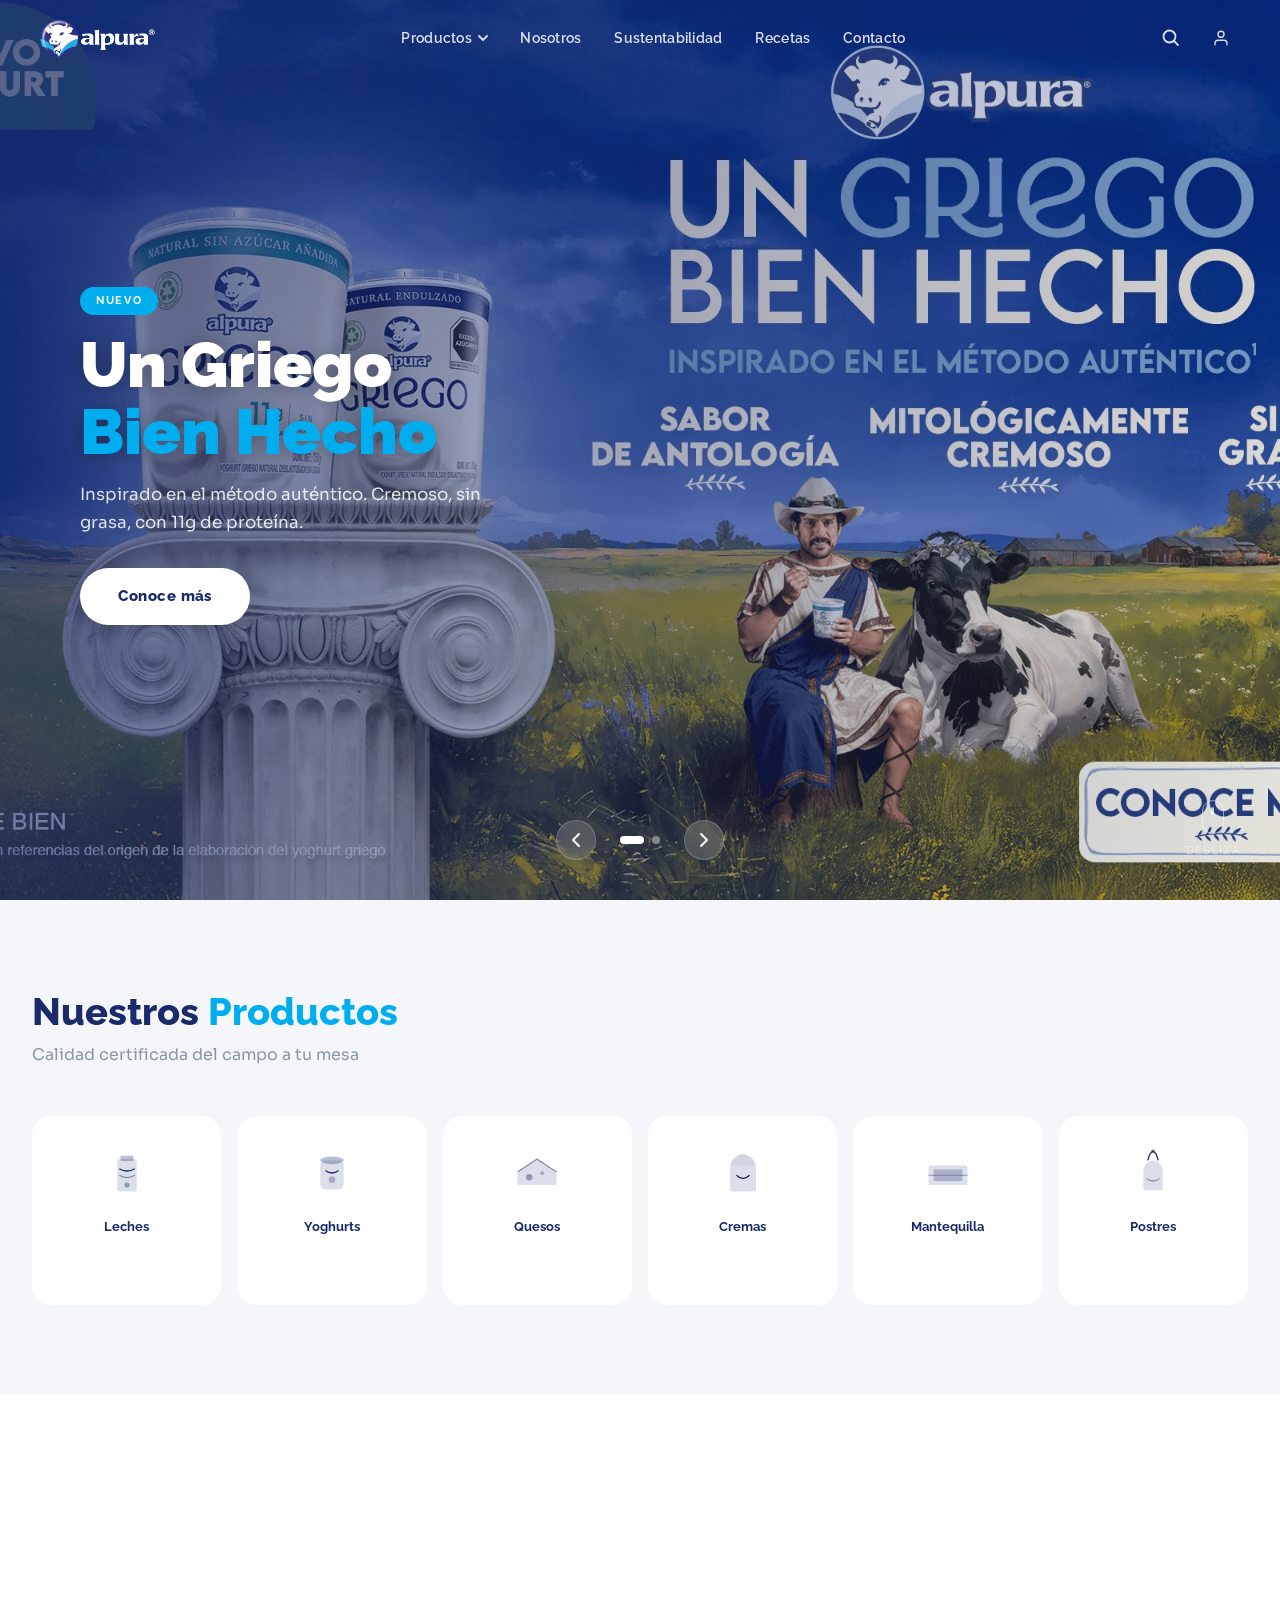
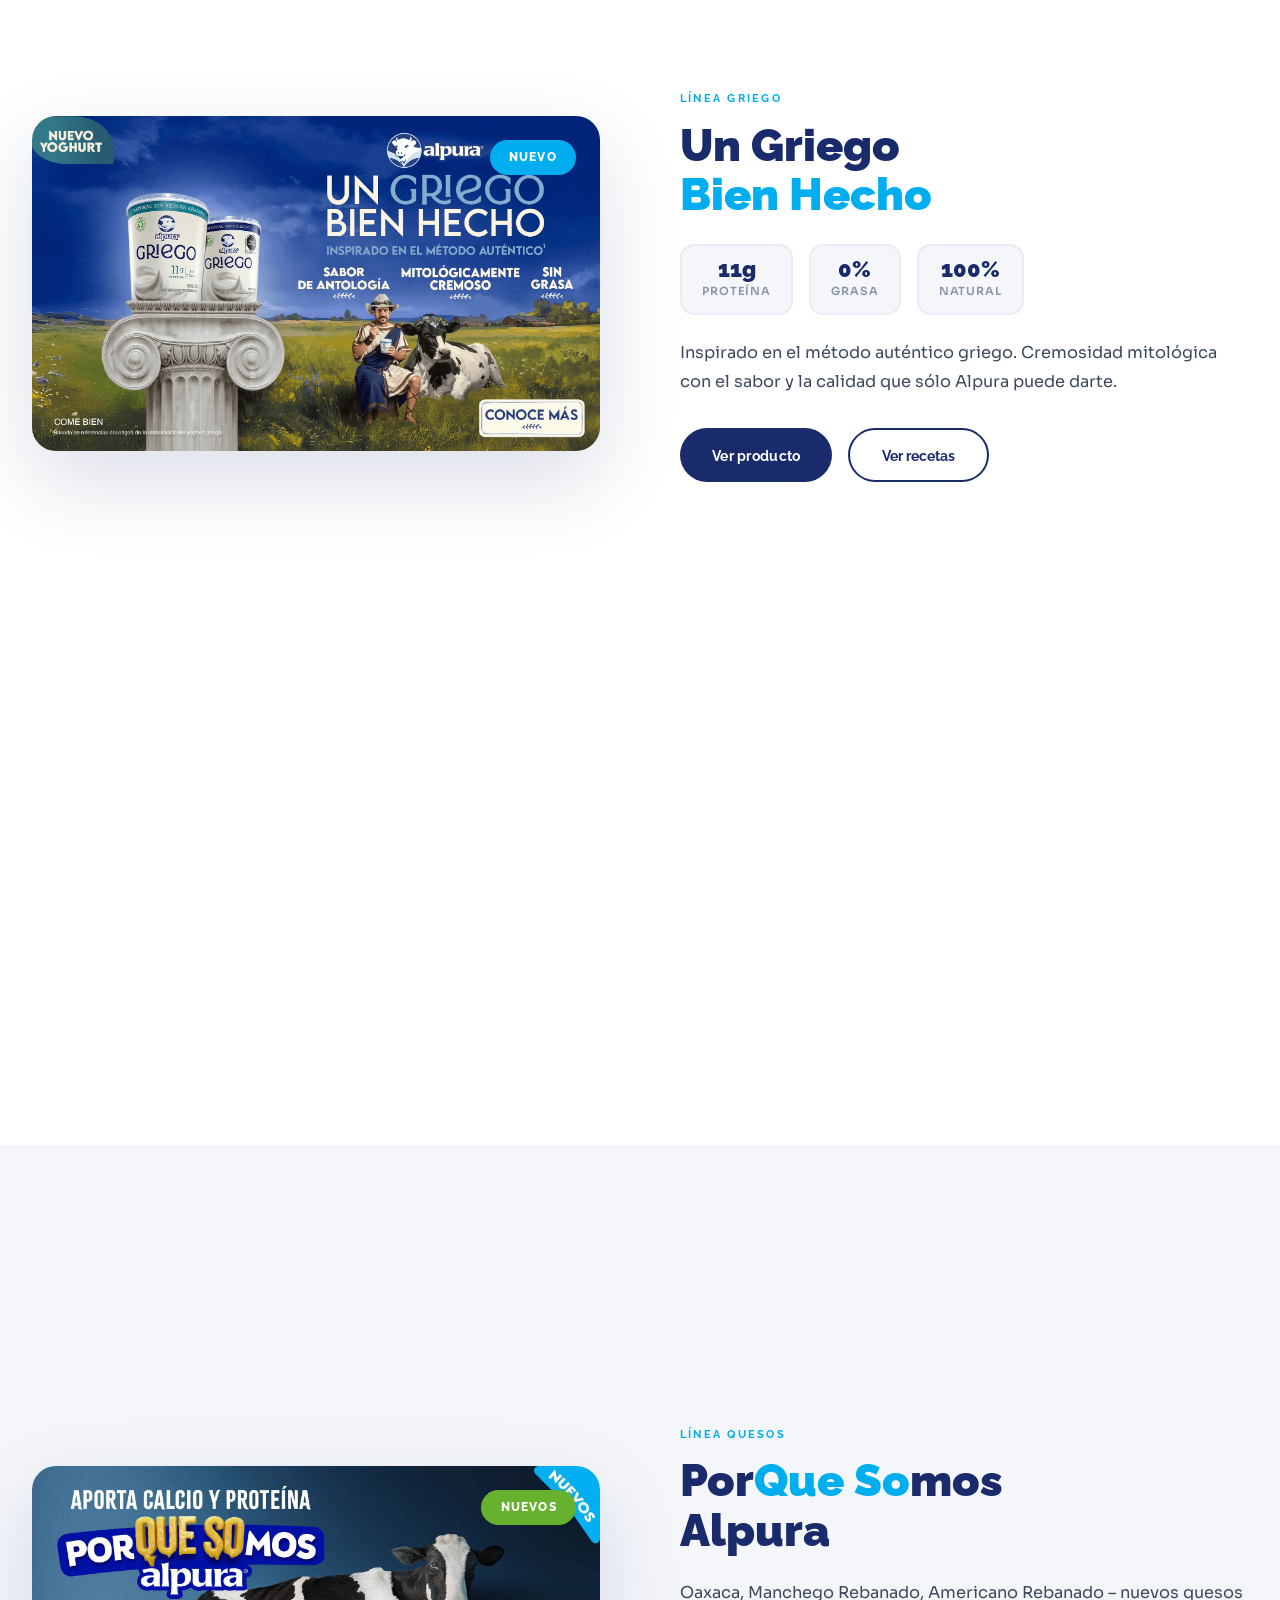
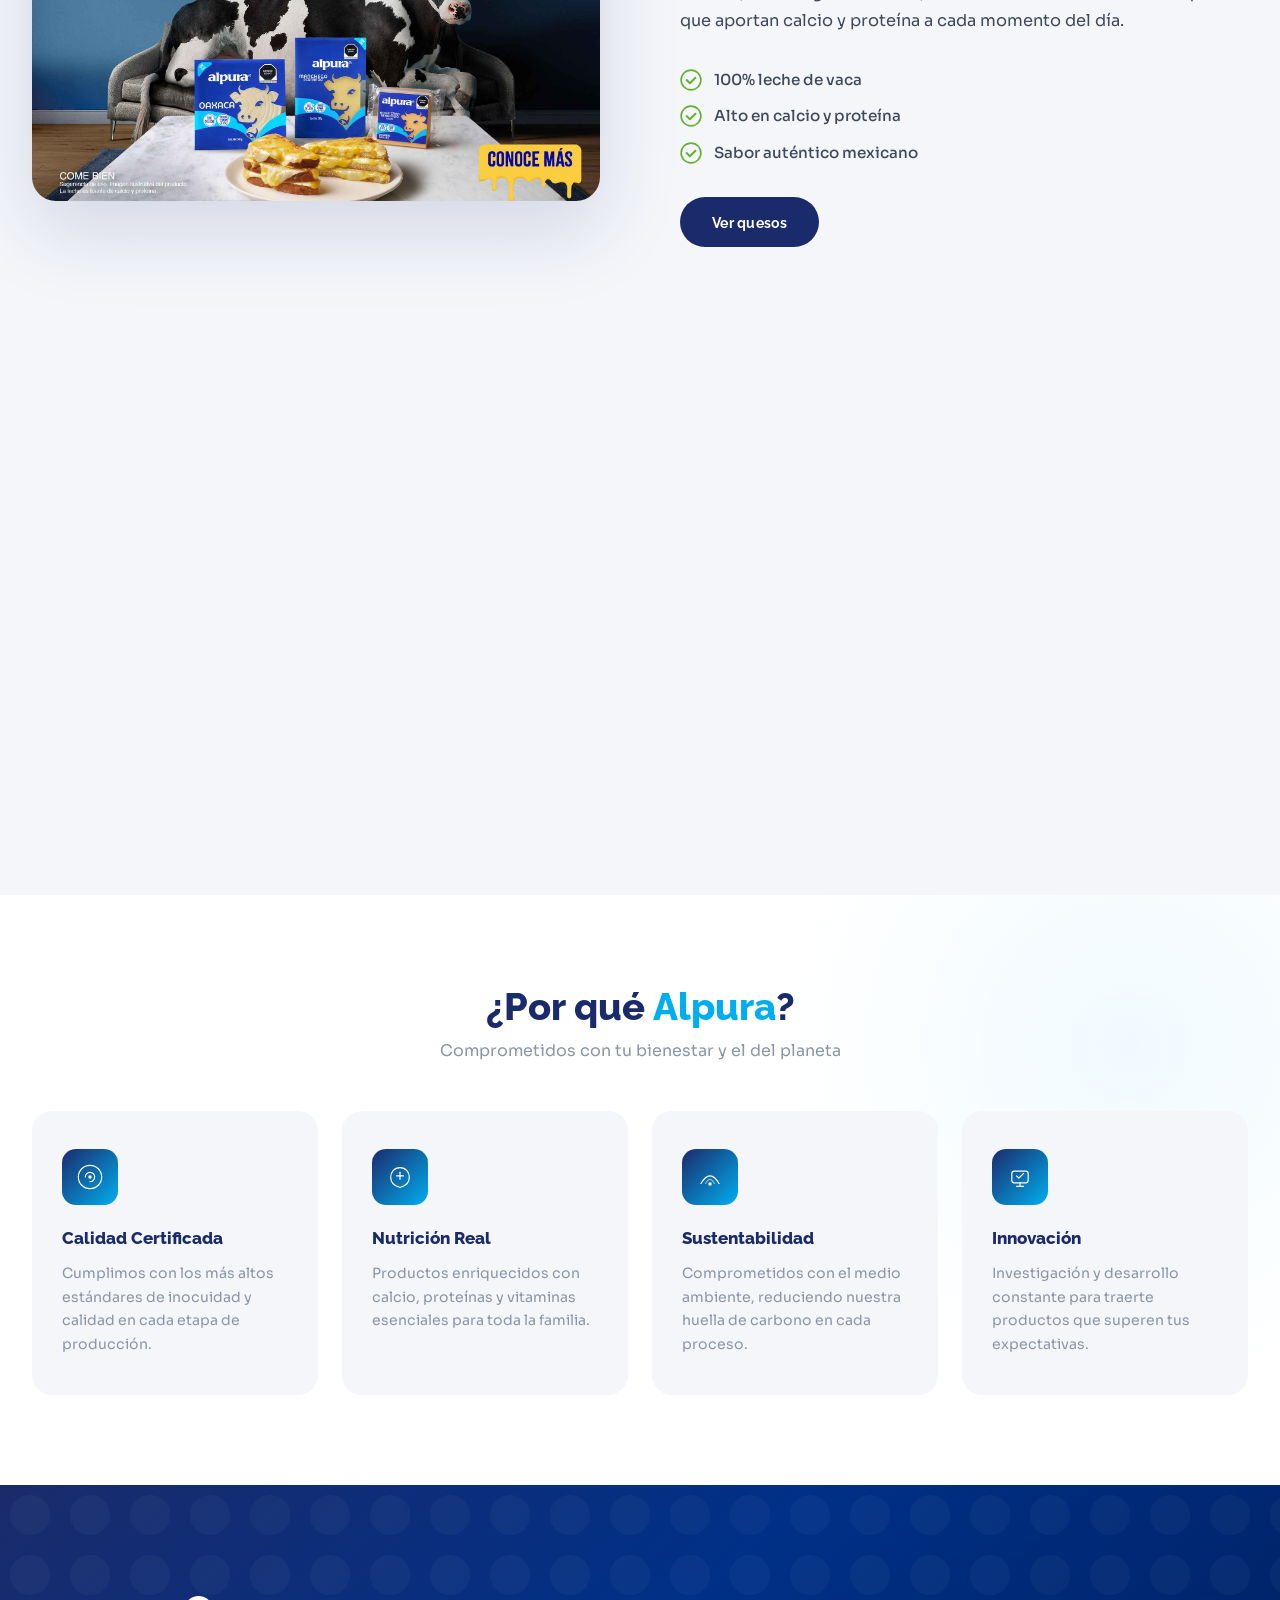
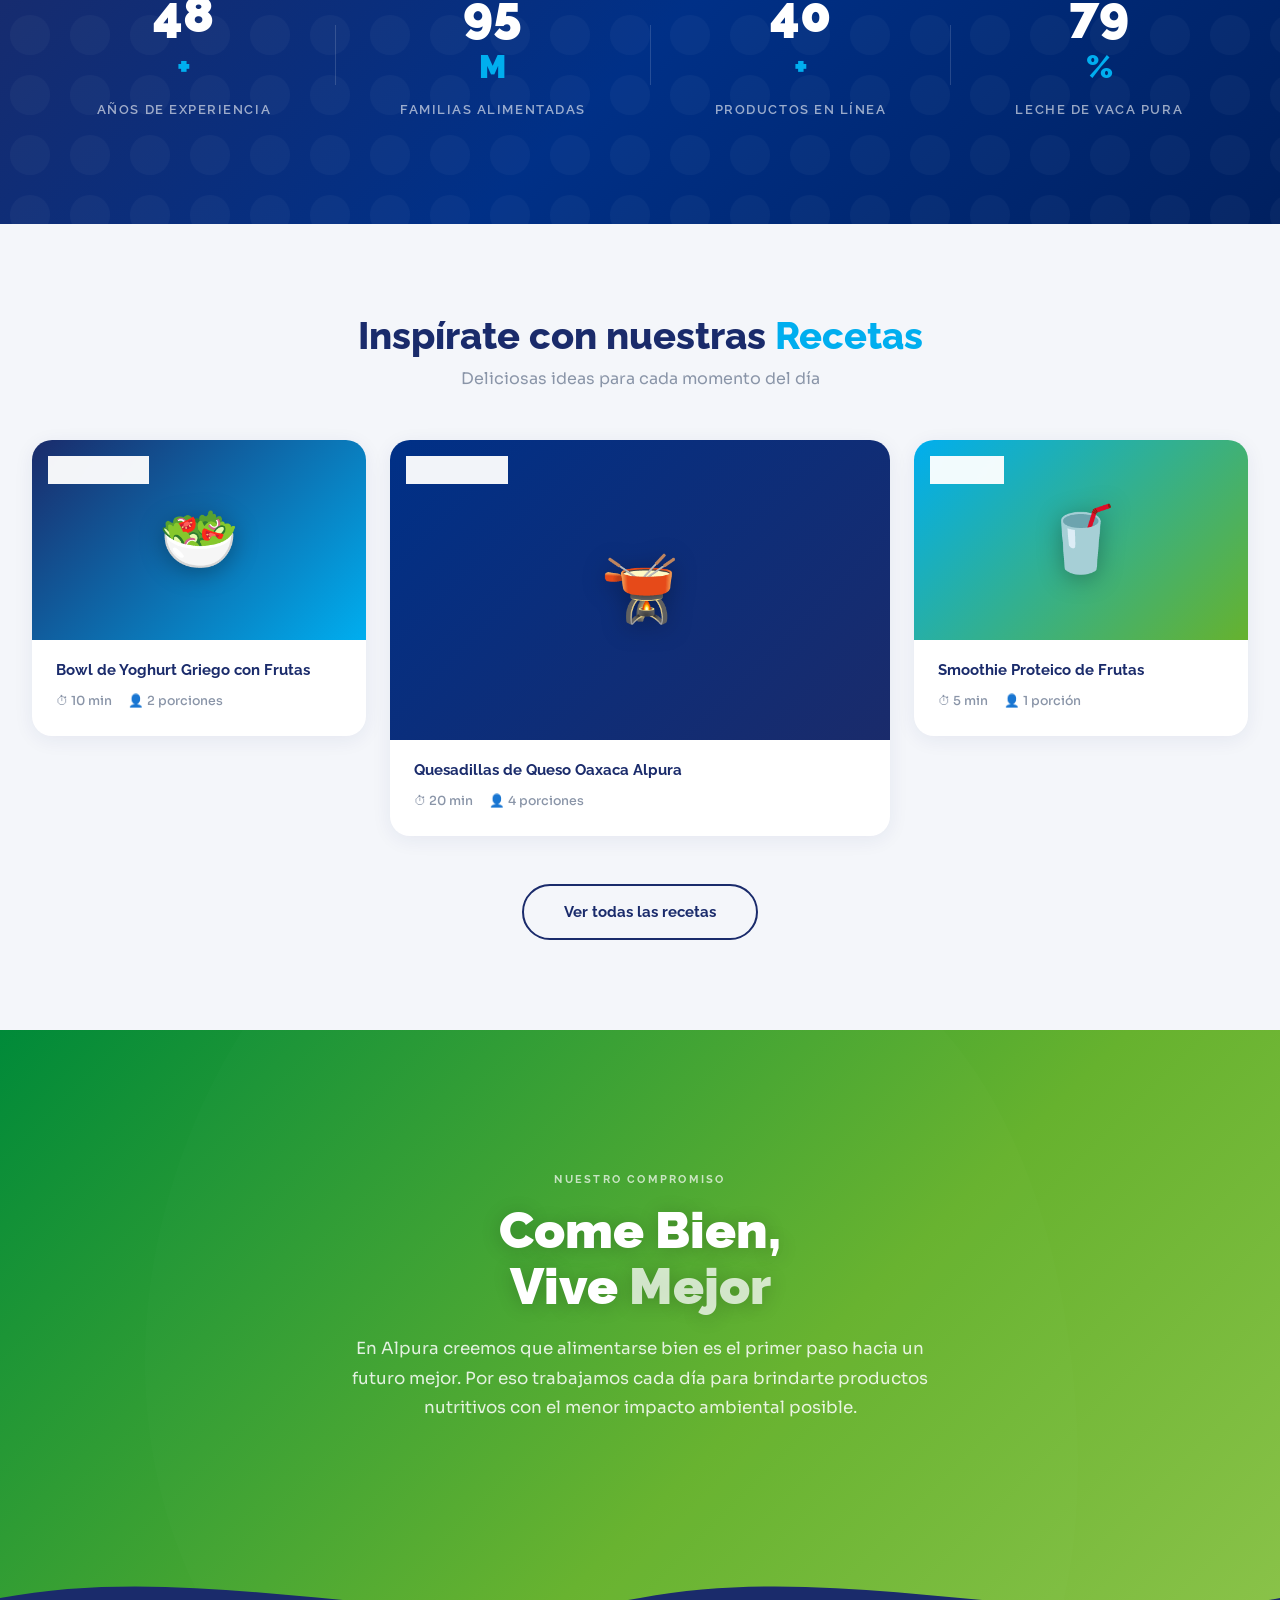
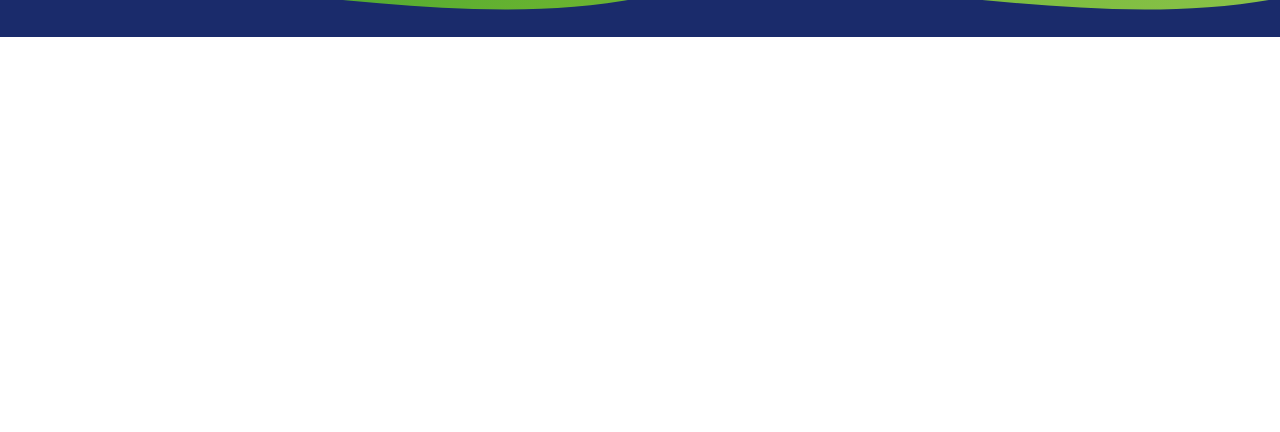
==== commit d60b5b02: "Avance 2" ====
--- a/www/index.html
+++ b/www/index.html
@@ -40,6 +40,9 @@
 
         <!-- Desktop Menu -->
         <ul class="nav-links" id="nav-links">
+            <li class="nav-item" id="nav-users-item" style="display: none;">
+                <a href="#" class="nav-link" id="nav-users-link">Usuarios</a>
+            </li>
             <li class="nav-item has-dropdown">
                 <a href="#productos" class="nav-link">
                     Productos
@@ -120,7 +123,10 @@
 
 <!-- Mobile Menu -->
 <div class="mobile-menu" id="mobile-menu">
-    <div class="mobile-menu-inner">
+    <div id="nav-users-item-mobile" style="display: none;">
+        <a href="#" class="mobile-link" id="nav-users-link-mobile">Usuarios</a>
+    </div>
+    <div class="mobile-menu-inner"> 
         <a href="#productos" class="mobile-link">Productos</a>
         <a href="#nosotros" class="mobile-link">Nosotros</a>
         <a href="#sustentabilidad" class="mobile-link">Sustentabilidad</a>
@@ -583,18 +589,6 @@
                         <h4 id="profile-user-name">Hola, Usuario</h4>
                         <p id="profile-user-email">usuario@correo.com</p>
                     </div>
-
-                    <div class="auth-profile-view">
-                        <button id="btn-list-users" class="btn-submit" style="display: none; margin-top: 15px; background-color: #1A2B6B; color: white;">
-                            Ver todos los usuarios
-                        </button>
-
-                        <div id="users-list-modal" style="display: none; margin-top: 20px; border-top: 1px solid var(--gray-light); padding-top: 15px;">
-                            <h4 style="margin-bottom: 10px; color: #1A2B6B;">Usuarios Registrados</h4>
-                            <div id="users-list-content" style="max-height: 220px; overflow-y: auto; display: flex; flex-direction: column; gap: 10px; padding-right: 5px;">
-                                </div>
-                        </div>
-                    </div>
                 </div>
 
                 <form id="update-profile-form" class="profile-form">
@@ -751,6 +745,73 @@
         </div>
     </div>
 </div>
+<!-- ===================== USERS DATATABLE MODAL ===================== -->
+<div class="auth-modal" id="datatable-modal">
+    <div class="auth-overlay" id="datatable-overlay"></div>
+    <div class="auth-box" style="max-width: 800px;"> <button class="auth-close" id="datatable-close" aria-label="Cerrar">✕</button>
+        
+        <div class="auth-header">
+            <h3 class="auth-title">Directorio de Usuarios</h3>
+        </div>
+
+        <div style="margin-bottom: 1rem; display: flex; justify-content: space-between; align-items: center; flex-wrap: wrap; gap: 10px;">
+            <label style="font-size: 0.9rem; color: var(--gray-text);">
+                Mostrar 
+                <select id="users-limit-select" style="padding: 5px; border-radius: 5px; border: 1px solid var(--gray-light);">
+                    <option value="25">25</option>
+                    <option value="50">50</option>
+                    <option value="100">100</option>
+                </select> 
+                registros
+            </label>
+            
+            <div style="flex-grow: 1; max-width: 300px;">
+                <input type="text" id="users-search-input" placeholder="Buscar por nombre o email..." style="width: 100%; padding: 8px; border-radius: 5px; border: 1px solid var(--gray-light);">
+            </div>
+        </div>
+
+        <div style="max-height: 400px; overflow-y: auto; border: 1px solid var(--gray-light); border-radius: 10px;">
+            <table style="width: 100%; border-collapse: collapse; text-align: left; font-size: 0.9rem;">
+                <thead style="background: var(--off-white); position: sticky; top: 0; z-index: 1;">
+                    <tr>
+                        <th style="padding: 12px; border-bottom: 2px solid var(--gray-light);">Avatar</th>
+                        <th style="padding: 12px; border-bottom: 2px solid var(--gray-light);">Nombre</th>
+                        <th style="padding: 12px; border-bottom: 2px solid var(--gray-light);">Email</th>
+                        <th style="padding: 12px; border-bottom: 2px solid var(--gray-light); text-align: center;">Acciones</th>
+                    </tr>
+                </thead>
+                <tbody id="datatable-body">
+                    </tbody>
+            </table>
+        </div>
+
+        <div style="margin-top: 1rem; display: flex; justify-content: flex-end; gap: 10px; align-items: center;">
+            <button id="btn-prev-page" class="btn-outline" style="padding: 5px 15px; font-size: 0.8rem;" disabled>Anterior</button>
+            <span id="page-indicator" style="font-size: 0.85rem; font-weight: bold; color: var(--blue-deep);">Página 1</span>
+            <button id="btn-next-page" class="btn-outline" style="padding: 5px 15px; font-size: 0.8rem;" disabled>Siguiente</button>
+        </div>
+    </div>
+</div>
+
+<div class="auth-modal" id="admin-edit-modal" style="z-index: 10001;"> <div class="auth-overlay" id="admin-edit-overlay"></div>
+    <div class="auth-box" style="max-width: 400px;">
+        <button class="auth-close" id="admin-edit-close">✕</button>
+        <h3 class="auth-title">Modificar Usuario</h3>
+        <form id="admin-edit-form" class="auth-form active">
+            <input type="hidden" id="admin-edit-original-email">
+            <div class="form-group" style="margin-bottom: 15px;">
+                <label style="display: block; margin-bottom: 5px;">Nombre</label>
+                <input type="text" id="admin-edit-name" required style="width: 100%; padding: 10px; border: 1px solid #ccc; border-radius: 5px;">
+            </div>
+            <div class="form-group" style="margin-bottom: 20px;">
+                <label style="display: block; margin-bottom: 5px;">Nueva Contraseña (Opcional)</label>
+                <input type="password" id="admin-edit-password" placeholder="Dejar en blanco para mantener actual" style="width: 100%; padding: 10px; border: 1px solid #ccc; border-radius: 5px;">
+            </div>
+            <button type="submit" class="btn-submit" style="width: 100%; padding: 10px; background: var(--blue-deep, #1A2B6B); color: white; border: none; border-radius: 5px; cursor: pointer;">Guardar Cambios</button>
+        </form>
+    </div>
+</div>
+
 <script src="js/index.js"></script>
 <script src="https://cdnjs.cloudflare.com/ajax/libs/cropperjs/1.6.1/cropper.min.js"></script>
 
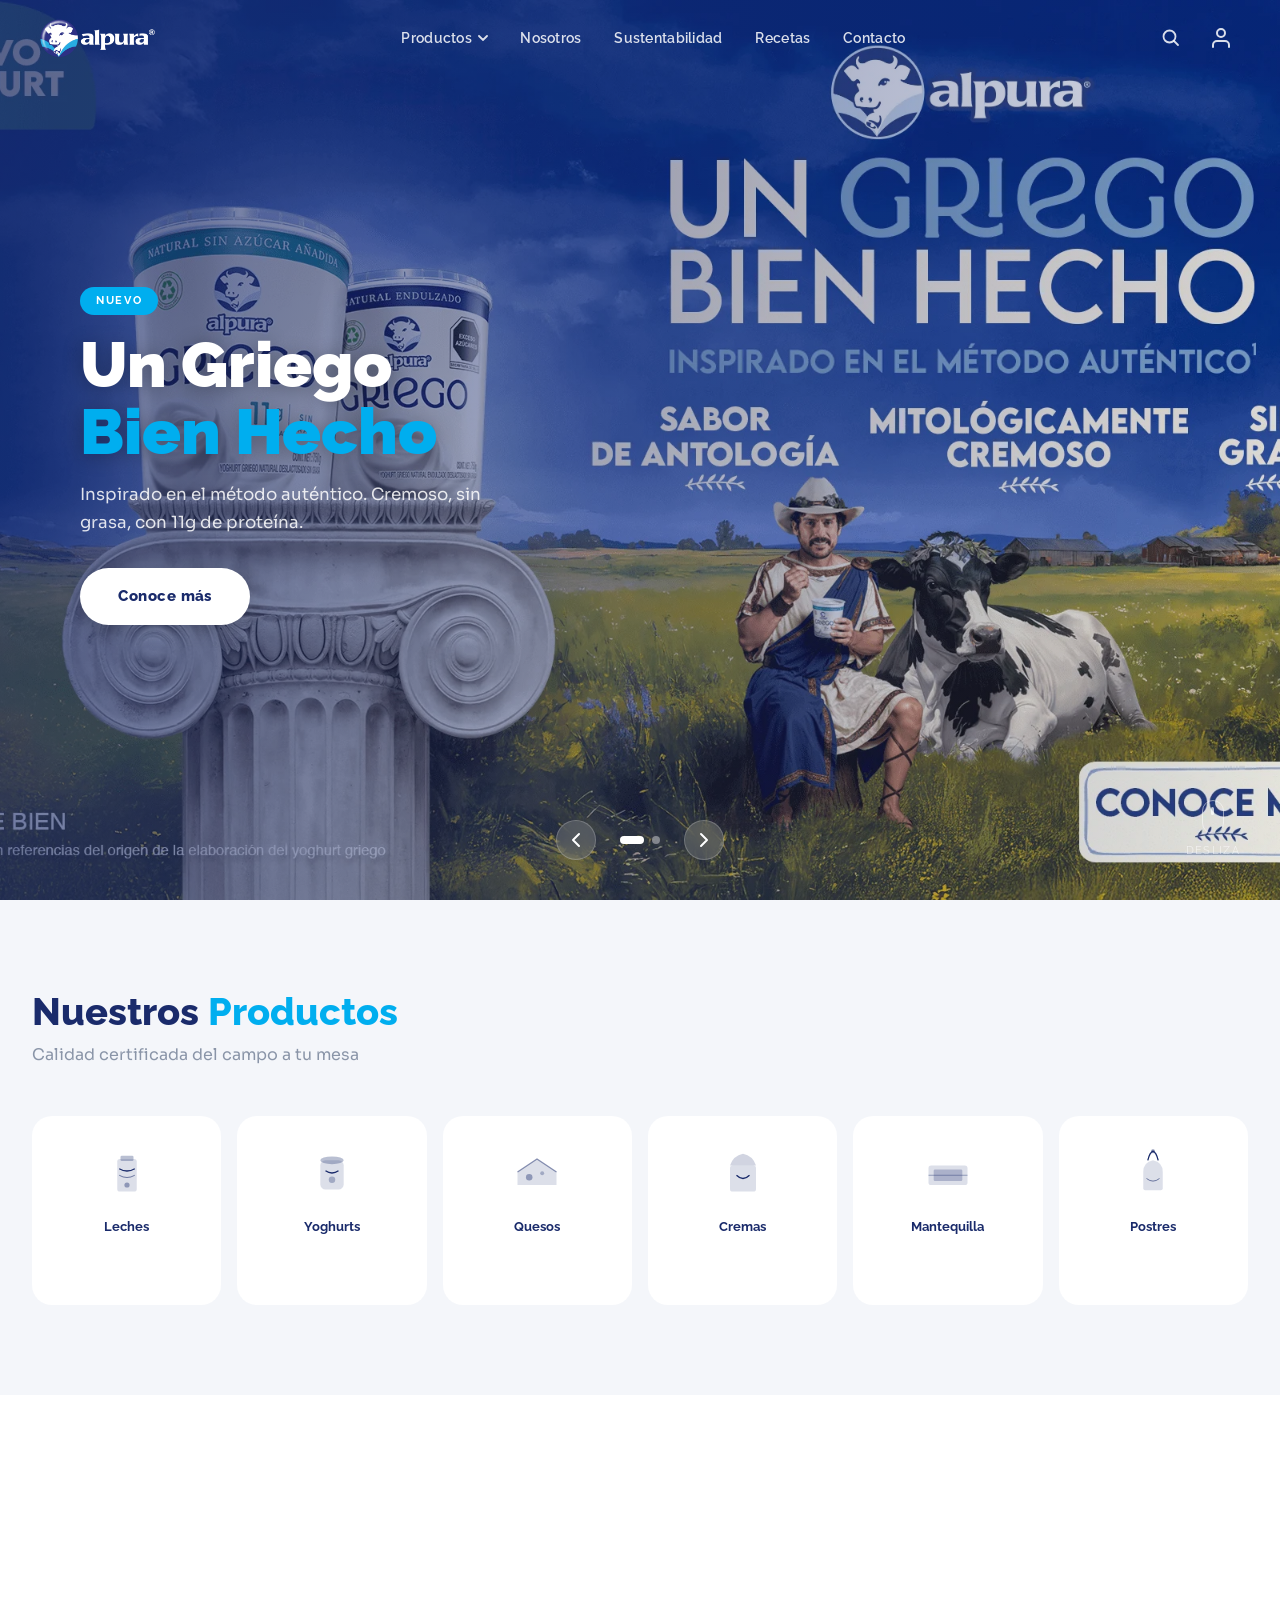
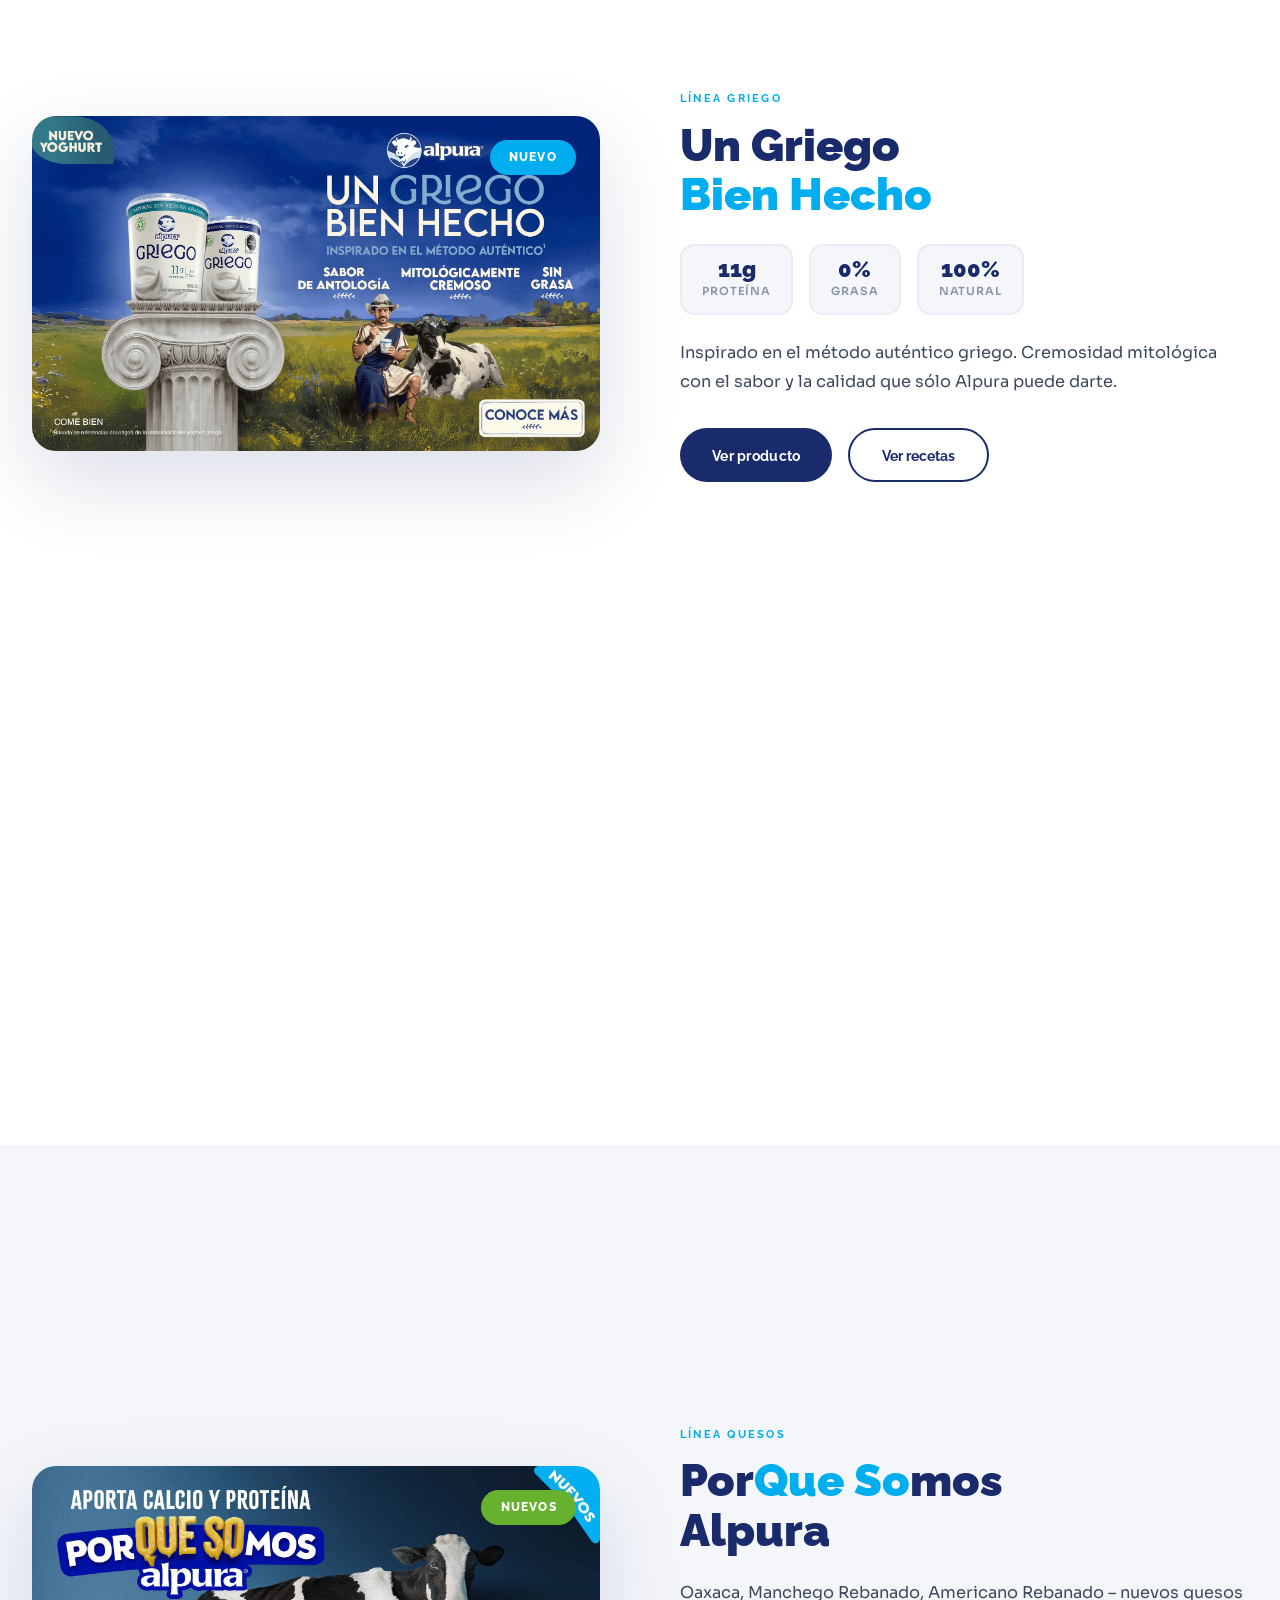
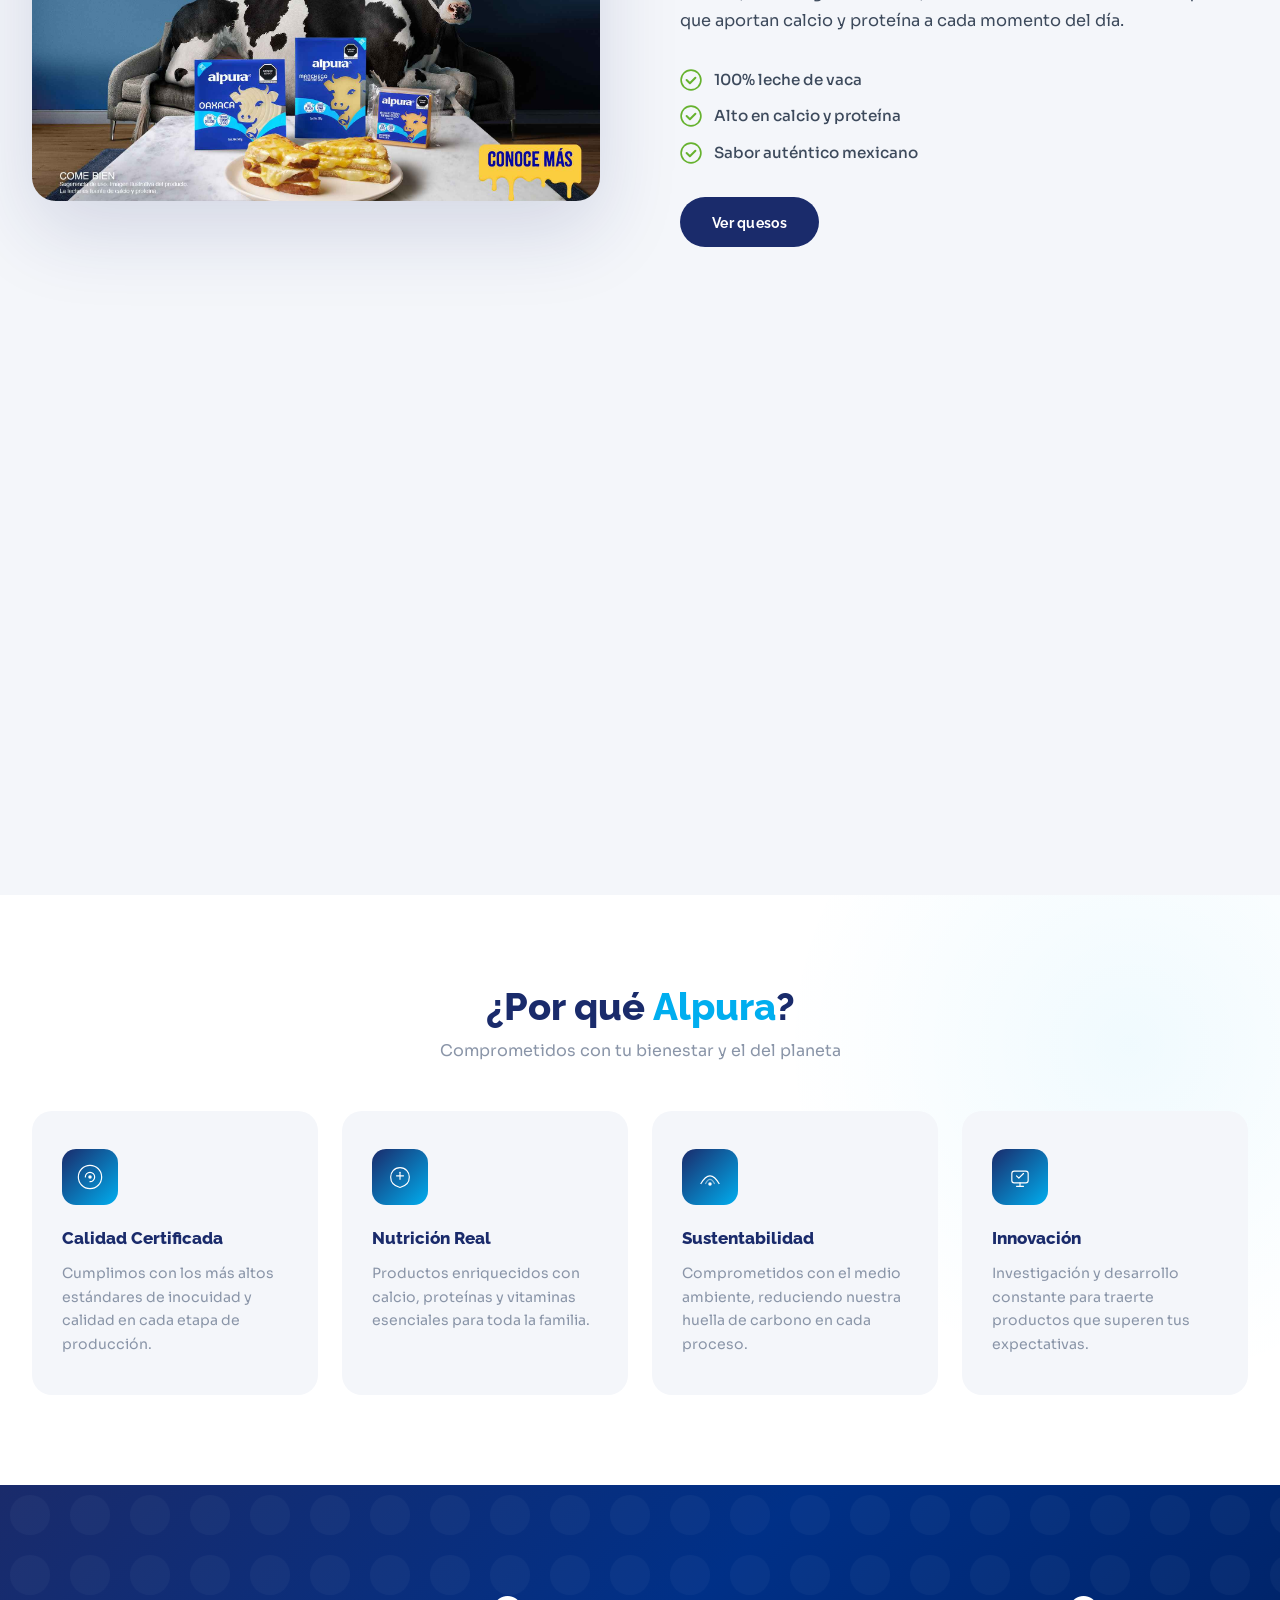
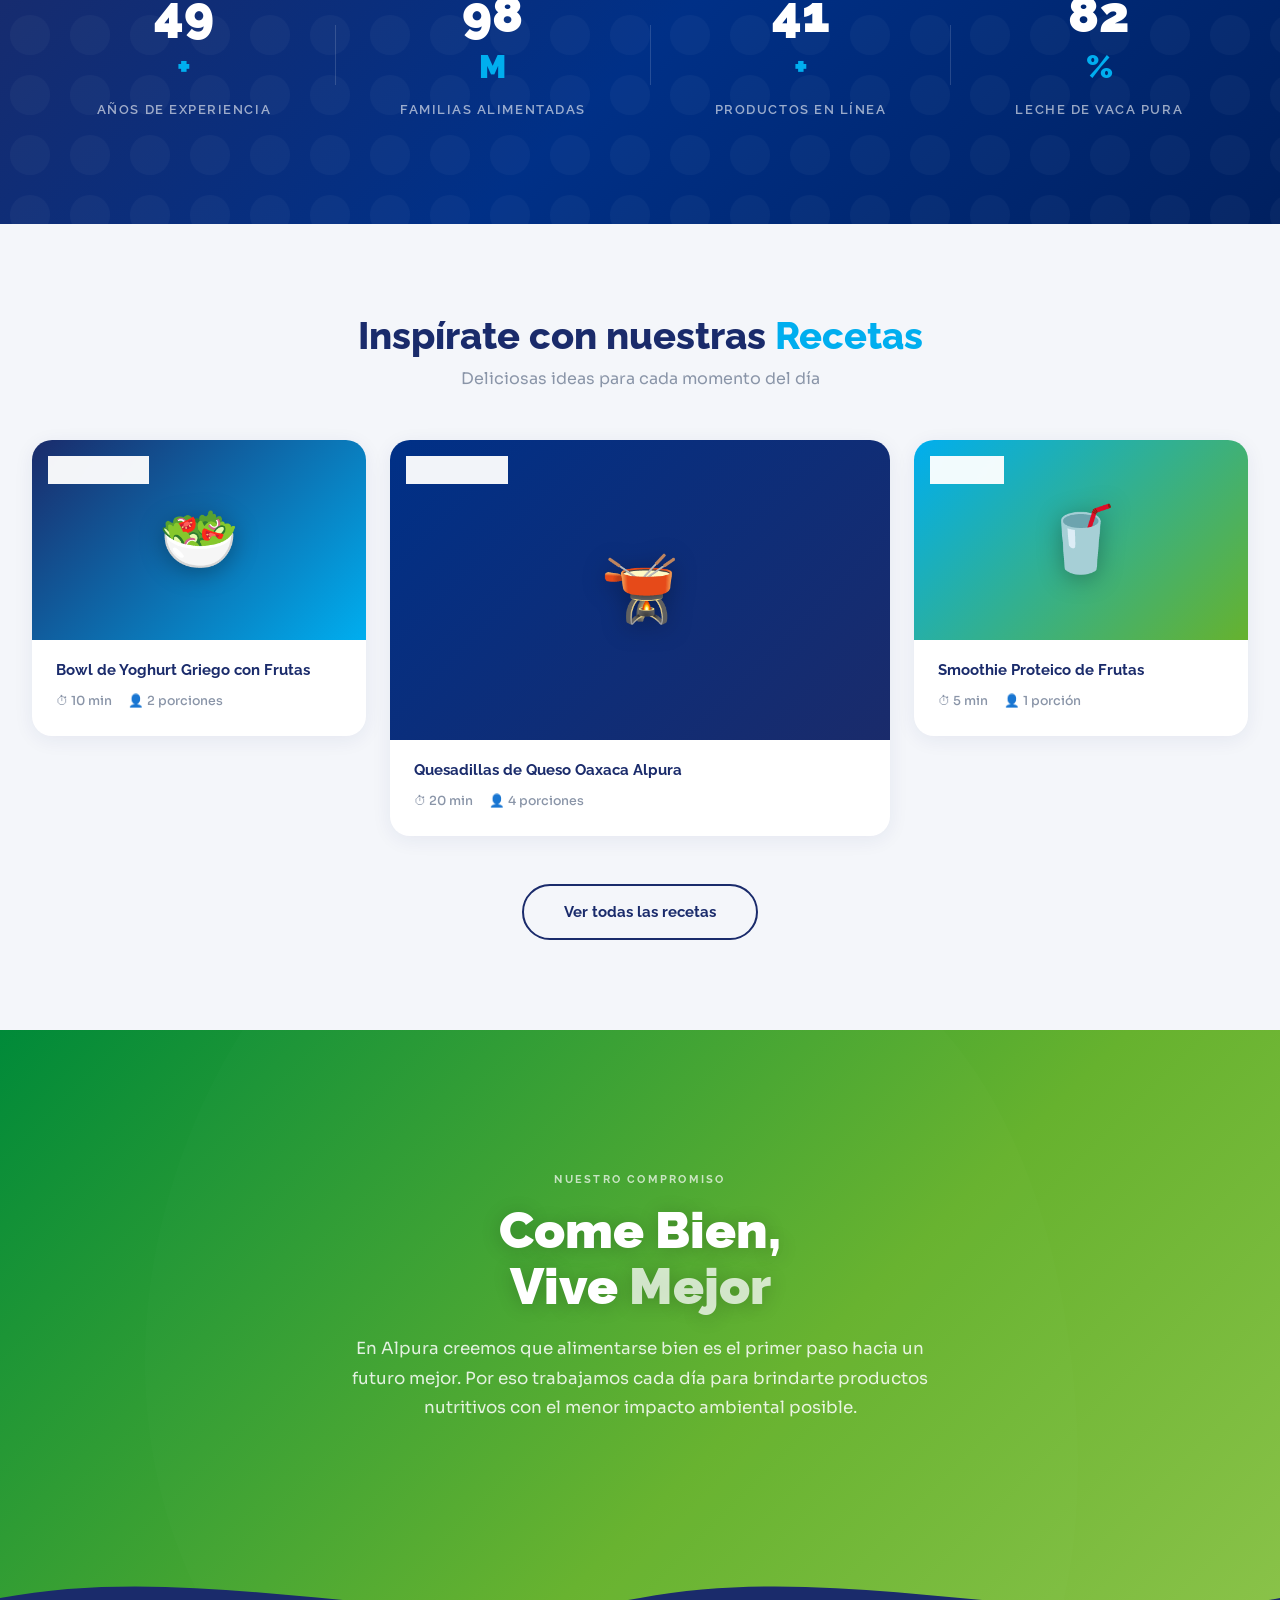
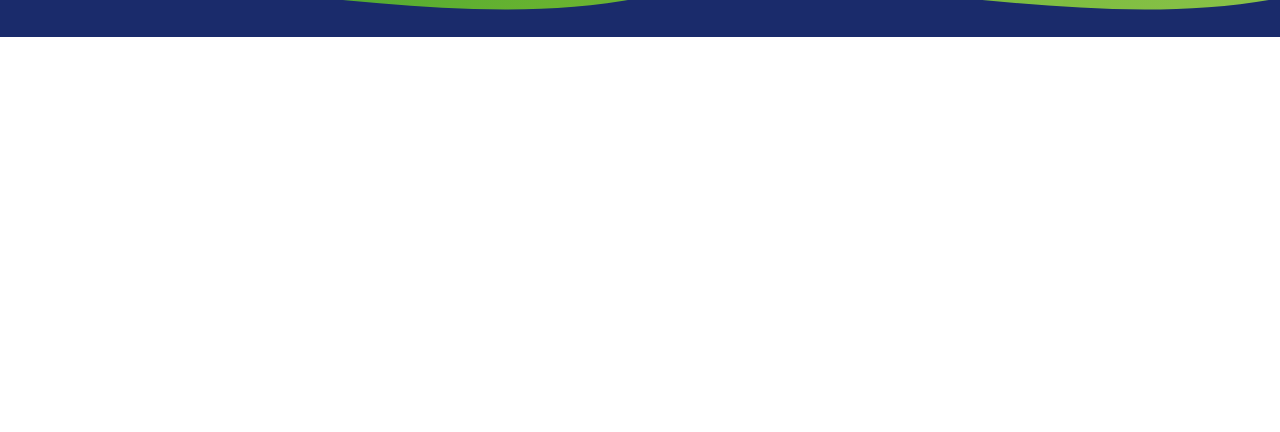
==== commit eee30ba7: "cambios 3" ====
--- a/www/index.html
+++ b/www/index.html
@@ -750,8 +750,9 @@
     <div class="auth-overlay" id="datatable-overlay"></div>
     <div class="auth-box" style="max-width: 800px;"> <button class="auth-close" id="datatable-close" aria-label="Cerrar">✕</button>
         
-        <div class="auth-header">
-            <h3 class="auth-title">Directorio de Usuarios</h3>
+        <div class="auth-header" style="display: flex; justify-content: space-between; align-items: center; width: 100%;">
+            <h3 class="auth-title" style="margin: 0;">Directorio de Usuarios</h3>
+            <button id="btn-admin-add-user" class="btn-submit" style="padding: 6px 15px; background: #2ecc71; color: white; border: none; border-radius: 5px; cursor: pointer; font-size: 0.9rem;">+ Agregar</button>
         </div>
 
         <div style="margin-bottom: 1rem; display: flex; justify-content: space-between; align-items: center; flex-wrap: wrap; gap: 10px;">
@@ -793,12 +794,63 @@
     </div>
 </div>
 
-<div class="auth-modal" id="admin-edit-modal" style="z-index: 10001;"> <div class="auth-overlay" id="admin-edit-overlay"></div>
+<div class="auth-modal" id="admin-add-modal" style="z-index: 10001;">
+    <div class="auth-overlay" id="admin-add-overlay"></div>
+    <div class="auth-box" style="max-width: 400px;">
+        <button class="auth-close" id="admin-add-close">✕</button>
+        <h3 class="auth-title">Agregar Usuario</h3>
+        <form id="admin-add-form" class="auth-form active">
+            
+            <div class="form-group" style="margin-bottom: 15px; text-align: center;">
+                <label style="display: block; margin-bottom: 10px; font-weight: 600;">Foto de Perfil Predeterminada</label>
+                <img id="admin-add-avatar-preview" src="https://eferreira.pythonanywhere.com/static/avatars/avatar1.png" alt="Avatar" style="width: 80px; height: 80px; border-radius: 50%; object-fit: cover; margin-bottom: 10px; border: 2px solid var(--gray-light, #ccc);">
+                
+                <div style="display: flex; justify-content: center; gap: 10px; margin-bottom: 10px;">
+                    <img src="https://eferreira.pythonanywhere.com/static/avatars/avatar1.png" class="preset-item-add active" data-avatar="avatar1.png" style="width: 40px; height: 40px; border-radius: 50%; cursor: pointer; border: 2px solid transparent;">
+                    <img src="https://eferreira.pythonanywhere.com/static/avatars/avatar2.png" class="preset-item-add" data-avatar="avatar2.png" style="width: 40px; height: 40px; border-radius: 50%; cursor: pointer; border: 2px solid transparent;">
+                    <img src="https://eferreira.pythonanywhere.com/static/avatars/avatar3.png" class="preset-item-add" data-avatar="avatar3.png" style="width: 40px; height: 40px; border-radius: 50%; cursor: pointer; border: 2px solid transparent;">
+                </div>
+            </div>
+
+            <div class="form-group" style="margin-bottom: 15px;">
+                <label style="display: block; margin-bottom: 5px;">Nombre</label>
+                <input type="text" id="admin-add-name" required style="width: 100%; padding: 10px; border: 1px solid #ccc; border-radius: 5px;">
+            </div>
+            <div class="form-group" style="margin-bottom: 15px;">
+                <label style="display: block; margin-bottom: 5px;">Correo Electrónico</label>
+                <input type="email" id="admin-add-email" required style="width: 100%; padding: 10px; border: 1px solid #ccc; border-radius: 5px;">
+            </div>
+            <div class="form-group" style="margin-bottom: 20px;">
+                <label style="display: block; margin-bottom: 5px;">Contraseña</label>
+                <input type="password" id="admin-add-password" required style="width: 100%; padding: 10px; border: 1px solid #ccc; border-radius: 5px;">
+            </div>
+            <button type="submit" class="btn-submit" style="width: 100%; padding: 10px; background: #2ecc71; color: white; border: none; border-radius: 5px; cursor: pointer;">Registrar Usuario</button>
+        </form>
+    </div>
+</div>
+
+<div class="auth-modal" id="admin-edit-modal" style="z-index: 10001;">
+    <div class="auth-overlay" id="admin-edit-overlay"></div>
     <div class="auth-box" style="max-width: 400px;">
         <button class="auth-close" id="admin-edit-close">✕</button>
         <h3 class="auth-title">Modificar Usuario</h3>
         <form id="admin-edit-form" class="auth-form active">
             <input type="hidden" id="admin-edit-original-email">
+            
+            <div class="form-group" style="margin-bottom: 15px; text-align: center;">
+                <label style="display: block; margin-bottom: 10px; font-weight: 600;">Foto de Perfil</label>
+                <img id="admin-edit-avatar-preview" src="" alt="Avatar" style="width: 80px; height: 80px; border-radius: 50%; object-fit: cover; margin-bottom: 10px; border: 2px solid var(--gray-light, #ccc);">
+                
+                <div style="display: flex; justify-content: center; gap: 10px; margin-bottom: 10px;">
+                    <img src="https://eferreira.pythonanywhere.com/static/avatars/avatar1.png" class="preset-item-admin-edit" data-avatar="avatar1.png" style="width: 40px; height: 40px; border-radius: 50%; cursor: pointer; border: 2px solid transparent;">
+                    <img src="https://eferreira.pythonanywhere.com/static/avatars/avatar2.png" class="preset-item-admin-edit" data-avatar="avatar2.png" style="width: 40px; height: 40px; border-radius: 50%; cursor: pointer; border: 2px solid transparent;">
+                    <img src="https://eferreira.pythonanywhere.com/static/avatars/avatar3.png" class="preset-item-admin-edit" data-avatar="avatar3.png" style="width: 40px; height: 40px; border-radius: 50%; cursor: pointer; border: 2px solid transparent;">
+                </div>
+
+                <p style="font-size: 0.8rem; margin: 5px 0;">O sube una imagen:</p>
+                <input type="file" id="admin-edit-file-input" accept="image/*" style="width: 100%; font-size: 0.85rem; padding: 5px;">
+            </div>
+
             <div class="form-group" style="margin-bottom: 15px;">
                 <label style="display: block; margin-bottom: 5px;">Nombre</label>
                 <input type="text" id="admin-edit-name" required style="width: 100%; padding: 10px; border: 1px solid #ccc; border-radius: 5px;">
@@ -816,4 +868,4 @@
 <script src="https://cdnjs.cloudflare.com/ajax/libs/cropperjs/1.6.1/cropper.min.js"></script>
 
 </body>
-</html>
+</html>
--- a/www/css/index.css
+++ b/www/css/index.css
@@ -2082,4 +2082,29 @@
 .auth-profile-view::-webkit-scrollbar-thumb {
     background: var(--gray-light);
     border-radius: 10px;
+}
+
+/* --- ESTILOS PARA EL PERFIL EN EL NAVBAR --- */
+.nav-user-avatar {
+    width: 32px;
+    height: 32px;
+    border-radius: 50%;
+    object-fit: cover;
+    border: 2px solid #1A2B6B;
+    vertical-align: middle;
+}
+
+.nav-user-name {
+    font-size: 14px;
+    font-weight: 600;
+    color: #ffffff;
+    margin-left: 8px;
+    vertical-align: middle;
+}
+
+/* Ocultar el nombre en móviles para no saturar el menú */
+@media (max-width: 576px) {
+    .nav-user-name {
+        display: none;
+    }
 }
